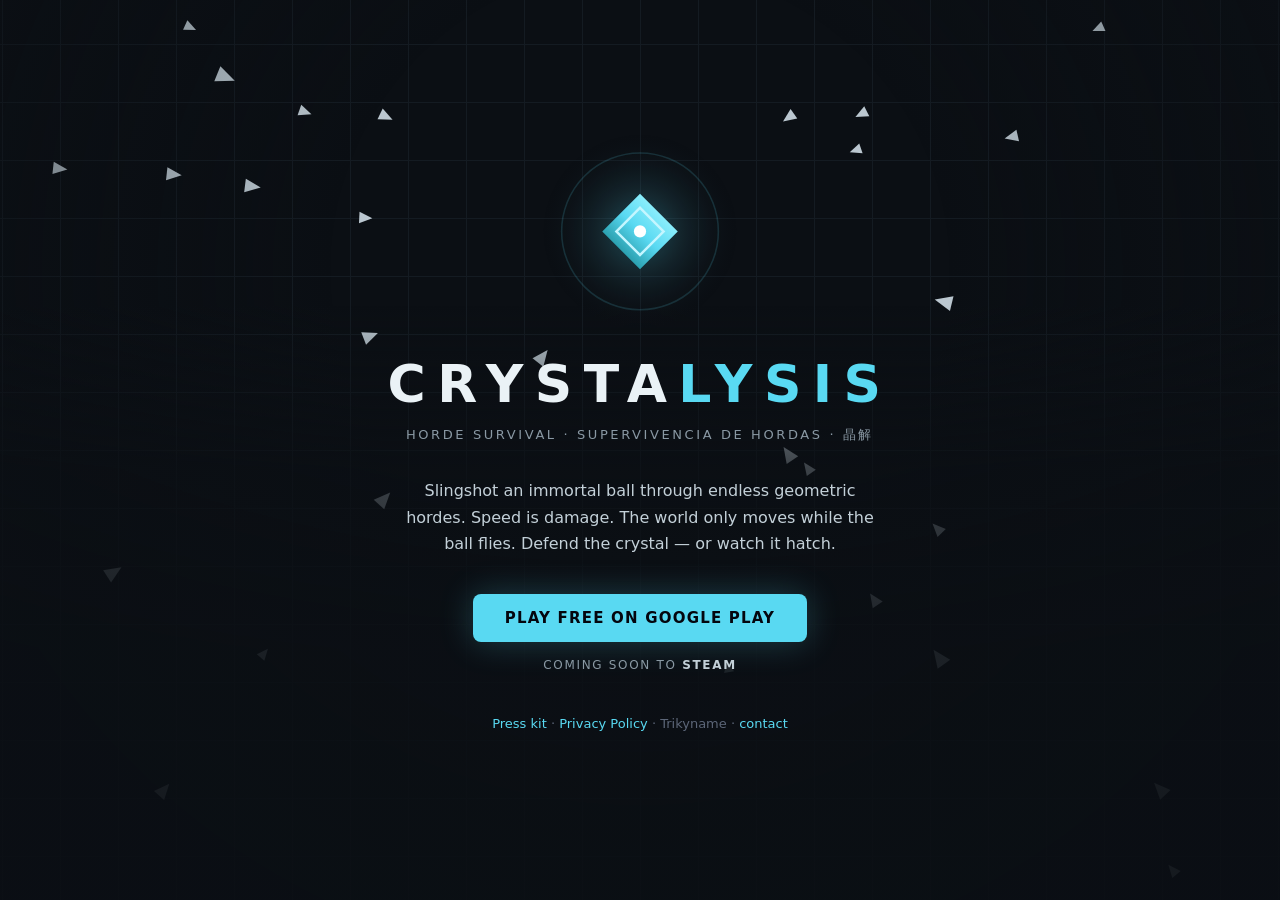
==== index.html @ 7787355d "site: la identidad se unifica en Trikyname y la landing pasa a ser la arena IDENTIDAD. TrikyGames er" ====
<!DOCTYPE html>
<html lang="en">
<head>
<meta charset="utf-8">
<meta name="viewport" content="width=device-width, initial-scale=1">
<title>Crystalysis — an endless slingshot survival game</title>
<meta name="description" content="Crystalysis: slingshot an immortal ball through endless geometric hordes to defend your crystal. Out now on Google Play, free. Coming to Steam.">
<meta property="og:title" content="Crystalysis">
<meta property="og:description" content="Freeze time to aim. A slingshot roguelite where the world only moves when your ball does.">
<meta property="og:image" content="press/crystalysis-keyart-1024x500.png">
<meta property="og:type" content="website">
<style>
  :root {
    /* Los mismos tokens que el juego (UI/Tokens.uss) — la web no puede inventarse la marca. */
    --arena:      #0B0F14;
    --arena-grid: #141B22;
    --cian:       #59D9F2;
    --ambar:      #F4CB6E;
    --violeta:    #A96BF0;
    --texto-1:    #EAF2F6;
    --texto-2:    #C3D0D8;
    --texto-3:    #8A99A4;
    color-scheme: dark;
  }
  * { box-sizing: border-box; }
  html, body { height: 100%; }
  body {
    font-family: system-ui, -apple-system, "Segoe UI", sans-serif; margin: 0;
    background: var(--arena); color: var(--texto-2);
    display: flex; align-items: center; justify-content: center; text-align: center;
    overflow-x: hidden;
  }

  /* El lienzo vive DETRAS de todo y ocupa la ventana entera: la arena es el fondo. */
  #arena { position: fixed; inset: 0; width: 100%; height: 100%; z-index: 0; display: block; }
  /* Dos capas, y la division importa. La radial solo REBAJA los bordes: subida al .86 que
     tenia antes dejaba a un enemigo (alfa .72) en un alfa efectivo de 0,10 y la arena se
     veia vacia. La lineal protege la franja de abajo, que es donde vive el texto y tambien
     donde la horda se concentra al ir hacia el cristal. */
  #vignette { position: fixed; inset: 0; z-index: 1; pointer-events: none;
              background:
                linear-gradient(to bottom, rgba(11,15,20,0) 34%, rgba(11,15,20,.72) 52%, rgba(11,15,20,.88) 72%),
                radial-gradient(ellipse at 50% 30%, rgba(11,15,20,0) 34%, rgba(11,15,20,.5) 82%); }

  /* El texto no debe robar clics al lienzo: solo los enlaces y el cristal los reciben. */
  main { position: relative; z-index: 2; padding: 40px 24px; pointer-events: none; }
  main a { pointer-events: auto; }

  /* Hueco reservado en el flujo: el cristal se dibuja en el canvas centrado en ESTA caja,
     asi que dibujo y texto no se separan al cambiar de tamano. */
  #gem-anchor { width: 150px; height: 150px; margin: 0 auto 20px; pointer-events: auto;
                cursor: pointer; border-radius: 50%; }
  #gem-anchor:focus-visible { outline: 2px solid var(--cian); outline-offset: 6px; }

  h1 { font-size: clamp(30px, 8vw, 52px); font-weight: 800; letter-spacing: .22em;
       margin: 0 0 12px; color: var(--texto-1); }
  h1 span { color: var(--cian); }
  p.tag { color: var(--texto-3); letter-spacing: .2em; font-size: 13px; text-transform: uppercase; margin: 0 0 34px; }
  p.desc { color: var(--texto-2); max-width: 470px; margin: 0 auto 36px; line-height: 1.65; }

  .cta { display: inline-block; background: var(--cian); color: #04060e; font-weight: 700;
         letter-spacing: .08em; text-decoration: none; border-radius: 8px; padding: 15px 32px; font-size: 15px;
         box-shadow: 0 0 34px rgba(89,217,242,.24); transition: background .15s, transform .15s; }
  .cta:hover { background: #7ee5fa; transform: translateY(-1px); }
  .soon { display: block; color: var(--texto-3); font-size: 12px; letter-spacing: .14em;
          text-transform: uppercase; margin-top: 16px; }
  .soon b { color: var(--texto-2); font-weight: 600; }

  .foot { color: #5c6678; font-size: 13px; margin-top: 44px; }
  .foot a { color: var(--cian); text-decoration: none; }
  .foot a:hover { text-decoration: underline; }

  /* La pista de "esto se puede tocar". Sale sola tras un rato de quietud y se va para
     siempre en cuanto alguien interactua: un signifier que no se apaga es ruido.
     No depende del hover, porque en movil el hover no existe. */
  #hint { height: 16px; margin: -6px 0 18px; opacity: 0; transition: opacity .5s;
          color: var(--texto-3); font-size: 11px; letter-spacing: .18em; text-transform: uppercase; }
  #hint.on { opacity: .9; }
  #hint svg { vertical-align: -3px; margin-right: 7px; }

  @media (prefers-reduced-motion: reduce) { .cta { transition: none; } }
</style>
</head>
<body>

<canvas id="arena" aria-hidden="true"></canvas>
<div id="vignette"></div>

<main>
  <div id="gem-anchor" role="button" tabindex="0" aria-label="Break the crystal"></div>
  <div id="hint">
    <svg width="13" height="15" viewBox="0 0 13 15" aria-hidden="true">
      <path d="M1 1 L1 11.4 L3.7 8.9 L5.6 13.4 L7.7 12.5 L5.9 8.2 L9.4 7.9 Z"
            fill="currentColor" stroke="currentColor" stroke-width="1.1" stroke-linejoin="round"/>
    </svg><span id="hint-text">click the crystal</span>
  </div>

  <h1>CRYSTA<span>LYSIS</span></h1>
  <p class="tag">Horde survival · Supervivencia de hordas · 晶解</p>
  <p class="desc">Slingshot an immortal ball through endless geometric hordes. Speed is damage.
  The world only moves while the ball flies. Defend the crystal — or watch it hatch.</p>

  <p><a class="cta" href="https://play.google.com/store/apps/details?id=com.Trikyname.Crystalysis">PLAY FREE ON GOOGLE PLAY</a>
     <span class="soon">Coming soon to <b>Steam</b></span></p>

  <p class="foot"><a href="press.html">Press kit</a> · <a href="privacy.html">Privacy Policy</a>
     · Trikyname · <a href="mailto:alvarocolomvidal@gmail.com">contact</a></p>
</main>

<script>
(() => {
  "use strict";
  const cv = document.getElementById('arena');
  const ctx = cv.getContext('2d');
  const anchor = document.getElementById('gem-anchor');
  const hint = document.getElementById('hint');
  const reduced = matchMedia('(prefers-reduced-motion: reduce)').matches;
  const coarse = matchMedia('(pointer: coarse)').matches;

  if (coarse) document.getElementById('hint-text').textContent = 'tap the crystal';

  const AMBAR = '#F4CB6E';

  let W = 0, H = 0, DPR = 1;
  const gem = { x: 0, y: 0, r: 34 };
  function layout() {
    DPR = Math.min(devicePixelRatio || 1, 2);   // por encima de 2 no se nota y cuesta el doble
    W = innerWidth; H = innerHeight;
    cv.width = Math.round(W * DPR); cv.height = Math.round(H * DPR);
    ctx.setTransform(DPR, 0, 0, DPR, 0, 0);
    const b = anchor.getBoundingClientRect();
    gem.x = b.left + b.width / 2;
    gem.y = b.top + b.height / 2;
    gem.r = Math.max(26, Math.min(42, b.width * 0.24));
  }
  addEventListener('resize', layout);
  addEventListener('scroll', layout, { passive: true });

  // ── El puntero ES la bola: circulo blanco con estela violeta, como en el juego ──
  const ball = { x: -999, y: -999, active: false, trail: [] };
  function moveBall(e) {
    ball.x = e.clientX; ball.y = e.clientY; ball.active = true; touched();
  }
  addEventListener('pointermove', moveBall, { passive: true });
  addEventListener('pointerdown', moveBall, { passive: true });
  document.addEventListener('pointerleave', () => { ball.active = false; });

  // ── La horda ──
  const N = coarse ? 14 : 28;
  const horde = [];
  function spawn(seeded) {
    const p = { x: 0, y: 0, vx: 0, vy: 0, sz: 6 + Math.random() * 4.5, a: 0 };
    if (seeded) { p.x = Math.random() * W; p.y = Math.random() * H; return p; }
    const side = (Math.random() * 4) | 0, m = 40;   // entran por los bordes, como en el juego
    if (side === 0) { p.x = Math.random() * W; p.y = -m; }
    else if (side === 1) { p.x = W + m; p.y = Math.random() * H; }
    else if (side === 2) { p.x = Math.random() * W; p.y = H + m; }
    else { p.x = -m; p.y = Math.random() * H; }
    return p;
  }
  // ⚠ layout() PRIMERO: sembrar antes deja W y H a 0 y los 28 salen apilados en la esquina
  // superior izquierda, entrando luego como un solo bloque. Medido con una sonda al DOM.
  layout();
  for (let i = 0; i < N; i++) horde.push(spawn(true));

  // ── El cristal, y su otra forma ──
  const crystal = { broken: false, t: 0, shards: [], hit: 0 };
  function breakIt() {
    if (crystal.broken) { crystal.broken = false; crystal.t = 0; touched(); return; }
    crystal.broken = true; crystal.t = 0; crystal.shards = [];
    for (let i = 0; i < 18; i++) {
      const a = (i / 18) * Math.PI * 2 + Math.random() * .4;
      const s = 1.7 + Math.random() * 3;
      crystal.shards.push({ x: gem.x, y: gem.y, vx: Math.cos(a) * s, vy: Math.sin(a) * s,
                            rot: Math.random() * 6.28, vr: (Math.random() - .5) * .24,
                            sz: 3 + Math.random() * 5, life: 1 });
    }
    touched();
  }
  anchor.addEventListener('click', breakIt);
  anchor.addEventListener('keydown', e => {
    if (e.key === 'Enter' || e.key === ' ') { e.preventDefault(); breakIt(); }
  });

  // ── La pista: sale tras 3,5 s de quietud y no vuelve nunca ──
  let interacted = false;
  const hintTimer = setTimeout(() => { if (!interacted) hint.classList.add('on'); }, 3500);
  function touched() {
    if (interacted) return;
    interacted = true; clearTimeout(hintTimer); hint.classList.remove('on');
  }

  // ── Dibujo ──
  function grid() {
    ctx.strokeStyle = '#141B22'; ctx.lineWidth = 1;
    const step = 58;
    ctx.beginPath();
    for (let x = (W / 2) % step; x < W; x += step) { ctx.moveTo(x + .5, 0); ctx.lineTo(x + .5, H); }
    for (let y = (H / 2) % step; y < H; y += step) { ctx.moveTo(0, y + .5); ctx.lineTo(W, y + .5); }
    ctx.stroke();
  }

  function drawCrystal(time) {
    const R = gem.r;
    const glow = ctx.createRadialGradient(gem.x, gem.y, R * .3, gem.x, gem.y, R * 2.7);
    glow.addColorStop(0, crystal.broken ? 'rgba(244,203,110,.24)' : 'rgba(89,217,242,.26)');
    glow.addColorStop(1, 'rgba(11,15,20,0)');
    ctx.fillStyle = glow;
    ctx.beginPath(); ctx.arc(gem.x, gem.y, R * 2.7, 0, 6.2832); ctx.fill();

    if (!crystal.broken) {
      const br = 1 + (reduced ? 0 : Math.sin(time / 620) * .035);
      ctx.save(); ctx.translate(gem.x, gem.y); ctx.rotate(Math.PI / 4); ctx.scale(br, br);
      const g = ctx.createLinearGradient(0, -R, 0, R);
      g.addColorStop(0, '#9DF5FF'); g.addColorStop(.5, '#59D9F2'); g.addColorStop(1, '#1A8A96');
      ctx.fillStyle = g; ctx.fillRect(-R * .72, -R * .72, R * 1.44, R * 1.44);
      ctx.strokeStyle = '#C4F6FF'; ctx.lineWidth = 2.4;
      ctx.strokeRect(-R * .45, -R * .45, R * .9, R * .9);
      ctx.restore();
      ctx.fillStyle = '#fff';
      ctx.beginPath(); ctx.arc(gem.x, gem.y, R * .17, 0, 6.2832); ctx.fill();

      // Destello cuando algo de la horda llega al cristal: sin esto el impacto no se lee.
      if (crystal.hit > 0) {
        ctx.strokeStyle = 'rgba(240,82,62,' + (crystal.hit * .75).toFixed(3) + ')';
        ctx.lineWidth = 2;
        ctx.beginPath(); ctx.arc(gem.x, gem.y, R * (1.2 + (1 - crystal.hit) * .9), 0, 6.2832); ctx.stroke();
        crystal.hit -= .05;
      }

      // Anillo de "esto se puede tocar": solo mientras nadie haya tocado nada.
      if (!interacted && !reduced) {
        const p = (time % 1900) / 1900;
        ctx.strokeStyle = 'rgba(89,217,242,' + ((1 - p) * .5).toFixed(3) + ')';
        ctx.lineWidth = 1.6;
        ctx.beginPath(); ctx.arc(gem.x, gem.y, R * (1.15 + p * 1.5), 0, 6.2832); ctx.stroke();
      }
    } else {
      for (const s of crystal.shards) {
        if (s.life <= 0) continue;
        s.x += s.vx; s.y += s.vy; s.vx *= .965; s.vy *= .965;
        s.rot += s.vr; s.life -= .016;
        ctx.save(); ctx.translate(s.x, s.y); ctx.rotate(s.rot);
        ctx.fillStyle = 'rgba(89,217,242,' + Math.max(0, s.life * .85).toFixed(3) + ')';
        ctx.fillRect(-s.sz / 2, -s.sz / 2, s.sz, s.sz);
        ctx.restore();
      }
      // Y de dentro sale la estrella: "Defend the crystal — or watch it hatch."
      const g2 = Math.min(1, crystal.t / 40);
      const R2 = R * (0.5 + g2 * 0.95);
      ctx.save(); ctx.translate(gem.x, gem.y); ctx.rotate(reduced ? 0 : time / 2600);
      const sg = ctx.createRadialGradient(0, 0, 0, 0, 0, R2);
      sg.addColorStop(0, '#FFF3D0'); sg.addColorStop(1, AMBAR);
      ctx.fillStyle = sg; ctx.globalAlpha = g2;
      ctx.beginPath();
      for (let i = 0; i < 10; i++) {
        const rr = i % 2 ? R2 * .44 : R2;
        const a = (i / 10) * Math.PI * 2 - Math.PI / 2;
        if (i) ctx.lineTo(Math.cos(a) * rr, Math.sin(a) * rr);
        else   ctx.moveTo(Math.cos(a) * rr, Math.sin(a) * rr);
      }
      ctx.closePath(); ctx.fill();
      ctx.globalAlpha = 1; ctx.restore();
    }
  }

  function drawBall() {
    if (!ball.active) { ball.trail.length = 0; return; }
    ball.trail.push({ x: ball.x, y: ball.y });
    if (ball.trail.length > 16) ball.trail.shift();
    ctx.lineCap = 'round';
    for (let i = 1; i < ball.trail.length; i++) {
      const a = i / ball.trail.length;
      ctx.strokeStyle = 'rgba(169,107,240,' + (a * .55).toFixed(3) + ')';
      ctx.lineWidth = a * 9;
      ctx.beginPath();
      ctx.moveTo(ball.trail[i - 1].x, ball.trail[i - 1].y);
      ctx.lineTo(ball.trail[i].x, ball.trail[i].y);
      ctx.stroke();
    }
    ctx.fillStyle = '#fff';
    ctx.beginPath(); ctx.arc(ball.x, ball.y, 7, 0, 6.2832); ctx.fill();
  }

  function drawHorde() {
    // Persiguen la bola cuando el puntero esta dentro; si no, van a por el cristal.
    // Y si el cristal ya eclosiono, huyen de la estrella.
    const chasing = ball.active;
    const tx = chasing ? ball.x : gem.x;
    const ty = chasing ? ball.y : gem.y;
    const flee = !chasing && crystal.broken;
    for (let i = 0; i < horde.length; i++) {
      const p = horde[i];
      let dx = tx - p.x, dy = ty - p.y;
      if (flee) { dx = -dx; dy = -dy; }
      const d = Math.hypot(dx, dy) || 1;
      // El empujon lleva un poco de ruido: sin el, todos trazan la MISMA recta y acaban
      // apilados en un solo pixel — que es exactamente lo que hacian en el primer render.
      p.vx += (dx / d) * .055 + (Math.random() - .5) * .02;
      p.vy += (dy / d) * .055 + (Math.random() - .5) * .02;
      const sp = Math.hypot(p.vx, p.vy);
      if (sp > 1.5) { p.vx = p.vx / sp * 1.5; p.vy = p.vy / sp * 1.5; }
      p.x += p.vx; p.y += p.vy;
      p.a = Math.atan2(p.vy, p.vx);

      // La bola es inmortal y hace el resto.
      if (chasing && Math.hypot(ball.x - p.x, ball.y - p.y) < 16) { horde[i] = spawn(false); continue; }
      // Y el que llega al cristal lo golpea y vuelve a entrar por un borde. Sin esto la horda
      // converge al centro y se queda ahi quieta debajo del cristal: se ve vacia la arena.
      if (!crystal.broken && Math.hypot(gem.x - p.x, gem.y - p.y) < gem.r * 1.35) {
        crystal.hit = 1; horde[i] = spawn(false); continue;
      }
      if (p.x < -140 || p.x > W + 140 || p.y < -140 || p.y > H + 140) { horde[i] = spawn(false); continue; }

      ctx.save(); ctx.translate(p.x, p.y); ctx.rotate(p.a);
      ctx.fillStyle = 'rgba(206,220,228,.9)';
      ctx.beginPath();
      ctx.moveTo(p.sz, 0); ctx.lineTo(-p.sz * .8, p.sz * .78); ctx.lineTo(-p.sz * .8, -p.sz * .78);
      ctx.closePath(); ctx.fill();
      ctx.restore();
    }
  }

  let running = true;
  document.addEventListener('visibilitychange', () => {
    const wasStopped = !running;
    running = !document.hidden;
    if (running && wasStopped) requestAnimationFrame(frame);
  });

  function frame(time) {
    if (!running) return;
    ctx.clearRect(0, 0, W, H);
    grid();
    drawHorde();
    if (crystal.broken) crystal.t++;
    drawCrystal(time);
    drawBall();
    requestAnimationFrame(frame);
  }

  requestAnimationFrame(frame);
})();
</script>
</body>
</html>
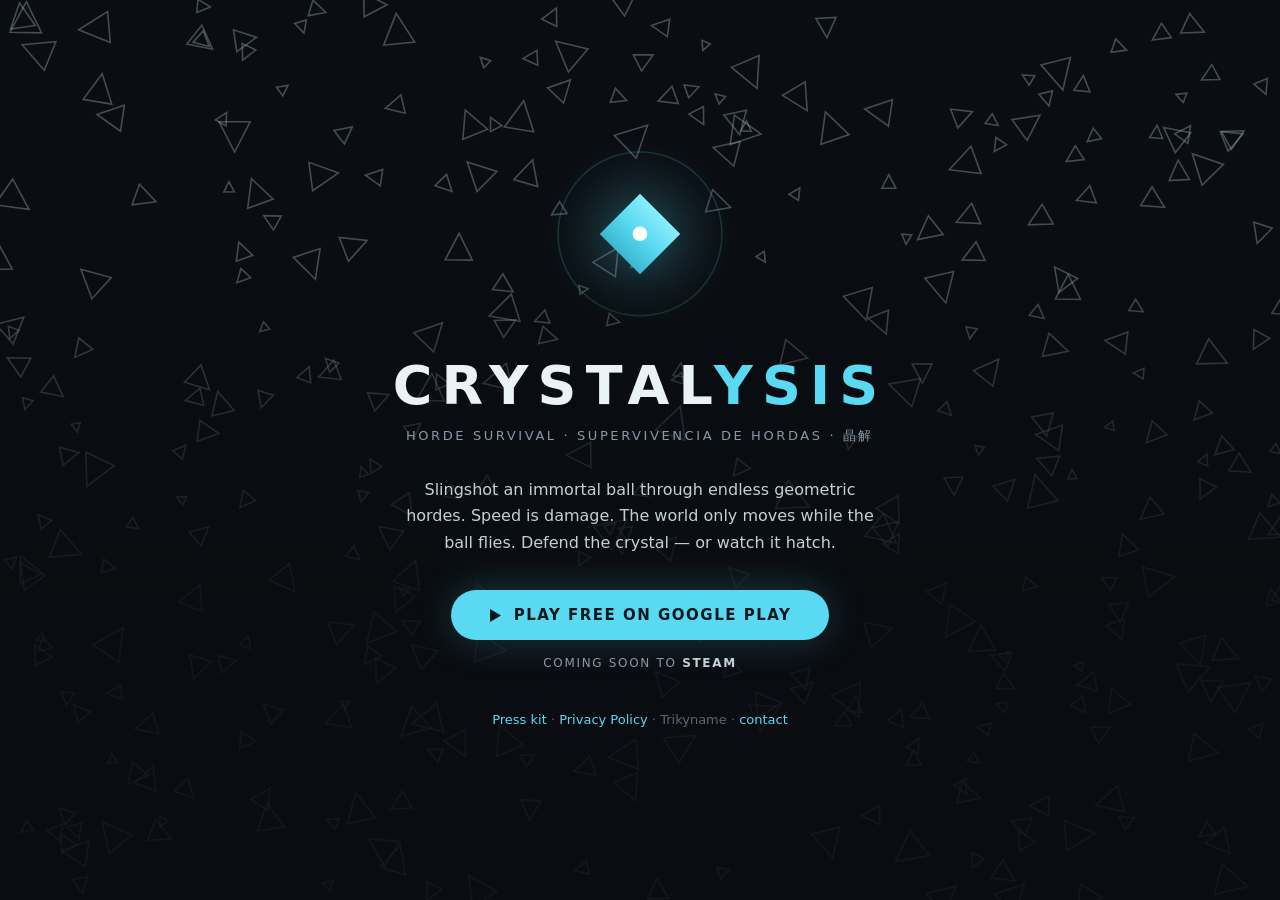
==== commit 77195b6e: "site: el fondo es el MENU del juego, y el press kit alterna idioma DOS ERRORES DE OBSERVACION, senal" ====
--- a/index.html
+++ b/index.html
@@ -11,69 +11,59 @@
 <meta property="og:type" content="website">
 <style>
   :root {
-    /* Los mismos tokens que el juego (UI/Tokens.uss) — la web no puede inventarse la marca. */
-    --arena:      #0B0F14;
-    --arena-grid: #141B22;
-    --cian:       #59D9F2;
-    --ambar:      #F4CB6E;
-    --violeta:    #A96BF0;
-    --texto-1:    #EAF2F6;
-    --texto-2:    #C3D0D8;
-    --texto-3:    #8A99A4;
+    /* Tokens del juego (UI/Tokens.uss). La web no se inventa la marca. */
+    --arena:   #0A0D11;
+    --cian:    #59D9F2;
+    --ambar:   #F4CB6E;
+    --texto-1: #EAF2F6;
+    --texto-2: #C3D0D8;
+    --texto-3: #8A99A4;
     color-scheme: dark;
   }
   * { box-sizing: border-box; }
   html, body { height: 100%; }
-  body {
-    font-family: system-ui, -apple-system, "Segoe UI", sans-serif; margin: 0;
-    background: var(--arena); color: var(--texto-2);
-    display: flex; align-items: center; justify-content: center; text-align: center;
-    overflow-x: hidden;
-  }
+  body { font-family: system-ui, -apple-system, "Segoe UI", sans-serif; margin: 0;
+         background: var(--arena); color: var(--texto-2);
+         display: flex; align-items: center; justify-content: center; text-align: center;
+         overflow-x: hidden; }
 
-  /* El lienzo vive DETRAS de todo y ocupa la ventana entera: la arena es el fondo. */
   #arena { position: fixed; inset: 0; width: 100%; height: 100%; z-index: 0; display: block; }
-  /* Dos capas, y la division importa. La radial solo REBAJA los bordes: subida al .86 que
-     tenia antes dejaba a un enemigo (alfa .72) en un alfa efectivo de 0,10 y la arena se
-     veia vacia. La lineal protege la franja de abajo, que es donde vive el texto y tambien
-     donde la horda se concentra al ir hacia el cristal. */
-  #vignette { position: fixed; inset: 0; z-index: 1; pointer-events: none;
-              background:
-                linear-gradient(to bottom, rgba(11,15,20,0) 34%, rgba(11,15,20,.72) 52%, rgba(11,15,20,.88) 72%),
-                radial-gradient(ellipse at 50% 30%, rgba(11,15,20,0) 34%, rgba(11,15,20,.5) 82%); }
+  /* Sin viñeta radial: en el menu del juego el campo de triangulos llega hasta el borde.
+     Solo se protege la franja de abajo, que es donde vive el texto. */
+  #veil { position: fixed; inset: 0; z-index: 1; pointer-events: none;
+          background: linear-gradient(to bottom, rgba(10,13,17,0) 30%, rgba(10,13,17,.55) 46%,
+                                                 rgba(10,13,17,.85) 66%); }
 
-  /* El texto no debe robar clics al lienzo: solo los enlaces y el cristal los reciben. */
   main { position: relative; z-index: 2; padding: 40px 24px; pointer-events: none; }
   main a { pointer-events: auto; }
 
-  /* Hueco reservado en el flujo: el cristal se dibuja en el canvas centrado en ESTA caja,
-     asi que dibujo y texto no se separan al cambiar de tamano. */
-  #gem-anchor { width: 150px; height: 150px; margin: 0 auto 20px; pointer-events: auto;
-                cursor: pointer; border-radius: 50%; }
-  #gem-anchor:focus-visible { outline: 2px solid var(--cian); outline-offset: 6px; }
+  #gem { width: 148px; height: 148px; margin: 0 auto 18px; pointer-events: auto;
+         cursor: pointer; border-radius: 50%; }
+  #gem:focus-visible { outline: 2px solid var(--cian); outline-offset: 6px; }
 
-  h1 { font-size: clamp(30px, 8vw, 52px); font-weight: 800; letter-spacing: .22em;
-       margin: 0 0 12px; color: var(--texto-1); }
+  /* El wordmark del menu: CRYSTAL en blanco, YSIS en cian, muy espaciado. */
+  h1 { font-size: clamp(31px, 8.4vw, 54px); font-weight: 800; letter-spacing: .17em;
+       margin: 0 0 10px; color: var(--texto-1); }
   h1 span { color: var(--cian); }
-  p.tag { color: var(--texto-3); letter-spacing: .2em; font-size: 13px; text-transform: uppercase; margin: 0 0 34px; }
-  p.desc { color: var(--texto-2); max-width: 470px; margin: 0 auto 36px; line-height: 1.65; }
+  p.tag { color: var(--texto-3); letter-spacing: .2em; font-size: 13px; text-transform: uppercase;
+          margin: 0 0 32px; }
+  p.desc { color: var(--texto-2); max-width: 470px; margin: 0 auto 34px; line-height: 1.65; }
 
-  .cta { display: inline-block; background: var(--cian); color: #04060e; font-weight: 700;
-         letter-spacing: .08em; text-decoration: none; border-radius: 8px; padding: 15px 32px; font-size: 15px;
-         box-shadow: 0 0 34px rgba(89,217,242,.24); transition: background .15s, transform .15s; }
-  .cta:hover { background: #7ee5fa; transform: translateY(-1px); }
+  /* El boton del menu es una pildora cian con texto oscuro y un ▶ delante. */
+  .cta { display: inline-flex; align-items: center; gap: 12px; background: var(--cian);
+         color: #06171D; font-weight: 800; letter-spacing: .1em; text-decoration: none;
+         border-radius: 999px; padding: 16px 38px; font-size: 15px;
+         box-shadow: 0 0 40px rgba(89,217,242,.22); transition: background .15s, transform .15s; }
+  .cta:hover { background: #7EE5FA; transform: translateY(-1px); }
   .soon { display: block; color: var(--texto-3); font-size: 12px; letter-spacing: .14em;
           text-transform: uppercase; margin-top: 16px; }
   .soon b { color: var(--texto-2); font-weight: 600; }
 
-  .foot { color: #5c6678; font-size: 13px; margin-top: 44px; }
+  .foot { color: #5C6678; font-size: 13px; margin-top: 42px; }
   .foot a { color: var(--cian); text-decoration: none; }
   .foot a:hover { text-decoration: underline; }
 
-  /* La pista de "esto se puede tocar". Sale sola tras un rato de quietud y se va para
-     siempre en cuanto alguien interactua: un signifier que no se apaga es ruido.
-     No depende del hover, porque en movil el hover no existe. */
-  #hint { height: 16px; margin: -6px 0 18px; opacity: 0; transition: opacity .5s;
+  #hint { height: 16px; margin: -4px 0 16px; opacity: 0; transition: opacity .5s;
           color: var(--texto-3); font-size: 11px; letter-spacing: .18em; text-transform: uppercase; }
   #hint.on { opacity: .9; }
   #hint svg { vertical-align: -3px; margin-right: 7px; }
@@ -84,10 +74,10 @@
 <body>
 
 <canvas id="arena" aria-hidden="true"></canvas>
-<div id="vignette"></div>
+<div id="veil"></div>
 
 <main>
-  <div id="gem-anchor" role="button" tabindex="0" aria-label="Break the crystal"></div>
+  <div id="gem" role="button" tabindex="0" aria-label="Break the crystal"></div>
   <div id="hint">
     <svg width="13" height="15" viewBox="0 0 13 15" aria-hidden="true">
       <path d="M1 1 L1 11.4 L3.7 8.9 L5.6 13.4 L7.7 12.5 L5.9 8.2 L9.4 7.9 Z"
@@ -95,252 +85,33 @@
     </svg><span id="hint-text">click the crystal</span>
   </div>
 
-  <h1>CRYSTA<span>LYSIS</span></h1>
+  <h1>CRYSTAL<span>YSIS</span></h1>
   <p class="tag">Horde survival · Supervivencia de hordas · 晶解</p>
   <p class="desc">Slingshot an immortal ball through endless geometric hordes. Speed is damage.
   The world only moves while the ball flies. Defend the crystal — or watch it hatch.</p>
 
-  <p><a class="cta" href="https://play.google.com/store/apps/details?id=com.Trikyname.Crystalysis">PLAY FREE ON GOOGLE PLAY</a>
+  <p><a class="cta" href="https://play.google.com/store/apps/details?id=com.Trikyname.Crystalysis">
+     <svg width="13" height="15" viewBox="0 0 13 15" aria-hidden="true"><path d="M1 1 L12 7.5 L1 14 Z" fill="currentColor"/></svg>
+     PLAY FREE ON GOOGLE PLAY</a>
      <span class="soon">Coming soon to <b>Steam</b></span></p>
 
   <p class="foot"><a href="press.html">Press kit</a> · <a href="privacy.html">Privacy Policy</a>
      · Trikyname · <a href="mailto:alvarocolomvidal@gmail.com">contact</a></p>
 </main>
 
+<script src="arena.js"></script>
 <script>
-(() => {
-  "use strict";
-  const cv = document.getElementById('arena');
-  const ctx = cv.getContext('2d');
-  const anchor = document.getElementById('gem-anchor');
-  const hint = document.getElementById('hint');
-  const reduced = matchMedia('(prefers-reduced-motion: reduce)').matches;
-  const coarse = matchMedia('(pointer: coarse)').matches;
-
-  if (coarse) document.getElementById('hint-text').textContent = 'tap the crystal';
-
-  const AMBAR = '#F4CB6E';
-
-  let W = 0, H = 0, DPR = 1;
-  const gem = { x: 0, y: 0, r: 34 };
-  function layout() {
-    DPR = Math.min(devicePixelRatio || 1, 2);   // por encima de 2 no se nota y cuesta el doble
-    W = innerWidth; H = innerHeight;
-    cv.width = Math.round(W * DPR); cv.height = Math.round(H * DPR);
-    ctx.setTransform(DPR, 0, 0, DPR, 0, 0);
-    const b = anchor.getBoundingClientRect();
-    gem.x = b.left + b.width / 2;
-    gem.y = b.top + b.height / 2;
-    gem.r = Math.max(26, Math.min(42, b.width * 0.24));
+  var hint = document.getElementById('hint');
+  if (matchMedia('(pointer: coarse)').matches) {
+    document.getElementById('hint-text').textContent = 'tap the crystal';
   }
-  addEventListener('resize', layout);
-  addEventListener('scroll', layout, { passive: true });
-
-  // ── El puntero ES la bola: circulo blanco con estela violeta, como en el juego ──
-  const ball = { x: -999, y: -999, active: false, trail: [] };
-  function moveBall(e) {
-    ball.x = e.clientX; ball.y = e.clientY; ball.active = true; touched();
-  }
-  addEventListener('pointermove', moveBall, { passive: true });
-  addEventListener('pointerdown', moveBall, { passive: true });
-  document.addEventListener('pointerleave', () => { ball.active = false; });
-
-  // ── La horda ──
-  const N = coarse ? 14 : 28;
-  const horde = [];
-  function spawn(seeded) {
-    const p = { x: 0, y: 0, vx: 0, vy: 0, sz: 6 + Math.random() * 4.5, a: 0 };
-    if (seeded) { p.x = Math.random() * W; p.y = Math.random() * H; return p; }
-    const side = (Math.random() * 4) | 0, m = 40;   // entran por los bordes, como en el juego
-    if (side === 0) { p.x = Math.random() * W; p.y = -m; }
-    else if (side === 1) { p.x = W + m; p.y = Math.random() * H; }
-    else if (side === 2) { p.x = Math.random() * W; p.y = H + m; }
-    else { p.x = -m; p.y = Math.random() * H; }
-    return p;
-  }
-  // ⚠ layout() PRIMERO: sembrar antes deja W y H a 0 y los 28 salen apilados en la esquina
-  // superior izquierda, entrando luego como un solo bloque. Medido con una sonda al DOM.
-  layout();
-  for (let i = 0; i < N; i++) horde.push(spawn(true));
-
-  // ── El cristal, y su otra forma ──
-  const crystal = { broken: false, t: 0, shards: [], hit: 0 };
-  function breakIt() {
-    if (crystal.broken) { crystal.broken = false; crystal.t = 0; touched(); return; }
-    crystal.broken = true; crystal.t = 0; crystal.shards = [];
-    for (let i = 0; i < 18; i++) {
-      const a = (i / 18) * Math.PI * 2 + Math.random() * .4;
-      const s = 1.7 + Math.random() * 3;
-      crystal.shards.push({ x: gem.x, y: gem.y, vx: Math.cos(a) * s, vy: Math.sin(a) * s,
-                            rot: Math.random() * 6.28, vr: (Math.random() - .5) * .24,
-                            sz: 3 + Math.random() * 5, life: 1 });
-    }
-    touched();
-  }
-  anchor.addEventListener('click', breakIt);
-  anchor.addEventListener('keydown', e => {
-    if (e.key === 'Enter' || e.key === ' ') { e.preventDefault(); breakIt(); }
+  var arena = Arena(document.getElementById('arena'), {
+    chase: true, density: 30, gem: document.getElementById('gem')
   });
-
-  // ── La pista: sale tras 3,5 s de quietud y no vuelve nunca ──
-  let interacted = false;
-  const hintTimer = setTimeout(() => { if (!interacted) hint.classList.add('on'); }, 3500);
-  function touched() {
-    if (interacted) return;
-    interacted = true; clearTimeout(hintTimer); hint.classList.remove('on');
-  }
-
-  // ── Dibujo ──
-  function grid() {
-    ctx.strokeStyle = '#141B22'; ctx.lineWidth = 1;
-    const step = 58;
-    ctx.beginPath();
-    for (let x = (W / 2) % step; x < W; x += step) { ctx.moveTo(x + .5, 0); ctx.lineTo(x + .5, H); }
-    for (let y = (H / 2) % step; y < H; y += step) { ctx.moveTo(0, y + .5); ctx.lineTo(W, y + .5); }
-    ctx.stroke();
-  }
-
-  function drawCrystal(time) {
-    const R = gem.r;
-    const glow = ctx.createRadialGradient(gem.x, gem.y, R * .3, gem.x, gem.y, R * 2.7);
-    glow.addColorStop(0, crystal.broken ? 'rgba(244,203,110,.24)' : 'rgba(89,217,242,.26)');
-    glow.addColorStop(1, 'rgba(11,15,20,0)');
-    ctx.fillStyle = glow;
-    ctx.beginPath(); ctx.arc(gem.x, gem.y, R * 2.7, 0, 6.2832); ctx.fill();
-
-    if (!crystal.broken) {
-      const br = 1 + (reduced ? 0 : Math.sin(time / 620) * .035);
-      ctx.save(); ctx.translate(gem.x, gem.y); ctx.rotate(Math.PI / 4); ctx.scale(br, br);
-      const g = ctx.createLinearGradient(0, -R, 0, R);
-      g.addColorStop(0, '#9DF5FF'); g.addColorStop(.5, '#59D9F2'); g.addColorStop(1, '#1A8A96');
-      ctx.fillStyle = g; ctx.fillRect(-R * .72, -R * .72, R * 1.44, R * 1.44);
-      ctx.strokeStyle = '#C4F6FF'; ctx.lineWidth = 2.4;
-      ctx.strokeRect(-R * .45, -R * .45, R * .9, R * .9);
-      ctx.restore();
-      ctx.fillStyle = '#fff';
-      ctx.beginPath(); ctx.arc(gem.x, gem.y, R * .17, 0, 6.2832); ctx.fill();
-
-      // Destello cuando algo de la horda llega al cristal: sin esto el impacto no se lee.
-      if (crystal.hit > 0) {
-        ctx.strokeStyle = 'rgba(240,82,62,' + (crystal.hit * .75).toFixed(3) + ')';
-        ctx.lineWidth = 2;
-        ctx.beginPath(); ctx.arc(gem.x, gem.y, R * (1.2 + (1 - crystal.hit) * .9), 0, 6.2832); ctx.stroke();
-        crystal.hit -= .05;
-      }
-
-      // Anillo de "esto se puede tocar": solo mientras nadie haya tocado nada.
-      if (!interacted && !reduced) {
-        const p = (time % 1900) / 1900;
-        ctx.strokeStyle = 'rgba(89,217,242,' + ((1 - p) * .5).toFixed(3) + ')';
-        ctx.lineWidth = 1.6;
-        ctx.beginPath(); ctx.arc(gem.x, gem.y, R * (1.15 + p * 1.5), 0, 6.2832); ctx.stroke();
-      }
-    } else {
-      for (const s of crystal.shards) {
-        if (s.life <= 0) continue;
-        s.x += s.vx; s.y += s.vy; s.vx *= .965; s.vy *= .965;
-        s.rot += s.vr; s.life -= .016;
-        ctx.save(); ctx.translate(s.x, s.y); ctx.rotate(s.rot);
-        ctx.fillStyle = 'rgba(89,217,242,' + Math.max(0, s.life * .85).toFixed(3) + ')';
-        ctx.fillRect(-s.sz / 2, -s.sz / 2, s.sz, s.sz);
-        ctx.restore();
-      }
-      // Y de dentro sale la estrella: "Defend the crystal — or watch it hatch."
-      const g2 = Math.min(1, crystal.t / 40);
-      const R2 = R * (0.5 + g2 * 0.95);
-      ctx.save(); ctx.translate(gem.x, gem.y); ctx.rotate(reduced ? 0 : time / 2600);
-      const sg = ctx.createRadialGradient(0, 0, 0, 0, 0, R2);
-      sg.addColorStop(0, '#FFF3D0'); sg.addColorStop(1, AMBAR);
-      ctx.fillStyle = sg; ctx.globalAlpha = g2;
-      ctx.beginPath();
-      for (let i = 0; i < 10; i++) {
-        const rr = i % 2 ? R2 * .44 : R2;
-        const a = (i / 10) * Math.PI * 2 - Math.PI / 2;
-        if (i) ctx.lineTo(Math.cos(a) * rr, Math.sin(a) * rr);
-        else   ctx.moveTo(Math.cos(a) * rr, Math.sin(a) * rr);
-      }
-      ctx.closePath(); ctx.fill();
-      ctx.globalAlpha = 1; ctx.restore();
-    }
-  }
-
-  function drawBall() {
-    if (!ball.active) { ball.trail.length = 0; return; }
-    ball.trail.push({ x: ball.x, y: ball.y });
-    if (ball.trail.length > 16) ball.trail.shift();
-    ctx.lineCap = 'round';
-    for (let i = 1; i < ball.trail.length; i++) {
-      const a = i / ball.trail.length;
-      ctx.strokeStyle = 'rgba(169,107,240,' + (a * .55).toFixed(3) + ')';
-      ctx.lineWidth = a * 9;
-      ctx.beginPath();
-      ctx.moveTo(ball.trail[i - 1].x, ball.trail[i - 1].y);
-      ctx.lineTo(ball.trail[i].x, ball.trail[i].y);
-      ctx.stroke();
-    }
-    ctx.fillStyle = '#fff';
-    ctx.beginPath(); ctx.arc(ball.x, ball.y, 7, 0, 6.2832); ctx.fill();
-  }
-
-  function drawHorde() {
-    // Persiguen la bola cuando el puntero esta dentro; si no, van a por el cristal.
-    // Y si el cristal ya eclosiono, huyen de la estrella.
-    const chasing = ball.active;
-    const tx = chasing ? ball.x : gem.x;
-    const ty = chasing ? ball.y : gem.y;
-    const flee = !chasing && crystal.broken;
-    for (let i = 0; i < horde.length; i++) {
-      const p = horde[i];
-      let dx = tx - p.x, dy = ty - p.y;
-      if (flee) { dx = -dx; dy = -dy; }
-      const d = Math.hypot(dx, dy) || 1;
-      // El empujon lleva un poco de ruido: sin el, todos trazan la MISMA recta y acaban
-      // apilados en un solo pixel — que es exactamente lo que hacian en el primer render.
-      p.vx += (dx / d) * .055 + (Math.random() - .5) * .02;
-      p.vy += (dy / d) * .055 + (Math.random() - .5) * .02;
-      const sp = Math.hypot(p.vx, p.vy);
-      if (sp > 1.5) { p.vx = p.vx / sp * 1.5; p.vy = p.vy / sp * 1.5; }
-      p.x += p.vx; p.y += p.vy;
-      p.a = Math.atan2(p.vy, p.vx);
-
-      // La bola es inmortal y hace el resto.
-      if (chasing && Math.hypot(ball.x - p.x, ball.y - p.y) < 16) { horde[i] = spawn(false); continue; }
-      // Y el que llega al cristal lo golpea y vuelve a entrar por un borde. Sin esto la horda
-      // converge al centro y se queda ahi quieta debajo del cristal: se ve vacia la arena.
-      if (!crystal.broken && Math.hypot(gem.x - p.x, gem.y - p.y) < gem.r * 1.35) {
-        crystal.hit = 1; horde[i] = spawn(false); continue;
-      }
-      if (p.x < -140 || p.x > W + 140 || p.y < -140 || p.y > H + 140) { horde[i] = spawn(false); continue; }
-
-      ctx.save(); ctx.translate(p.x, p.y); ctx.rotate(p.a);
-      ctx.fillStyle = 'rgba(206,220,228,.9)';
-      ctx.beginPath();
-      ctx.moveTo(p.sz, 0); ctx.lineTo(-p.sz * .8, p.sz * .78); ctx.lineTo(-p.sz * .8, -p.sz * .78);
-      ctx.closePath(); ctx.fill();
-      ctx.restore();
-    }
-  }
-
-  let running = true;
-  document.addEventListener('visibilitychange', () => {
-    const wasStopped = !running;
-    running = !document.hidden;
-    if (running && wasStopped) requestAnimationFrame(frame);
-  });
-
-  function frame(time) {
-    if (!running) return;
-    ctx.clearRect(0, 0, W, H);
-    grid();
-    drawHorde();
-    if (crystal.broken) crystal.t++;
-    drawCrystal(time);
-    drawBall();
-    requestAnimationFrame(frame);
-  }
-
-  requestAnimationFrame(frame);
-})();
+  // La pista sale tras 3,5 s de quietud y no vuelve: un signifier que no se apaga es ruido.
+  setTimeout(function () { if (!arena.hasInteracted()) hint.classList.add('on'); }, 3500);
+  addEventListener('pointerdown', function () { hint.classList.remove('on'); });
+  addEventListener('pointermove', function () { if (arena.hasInteracted()) hint.classList.remove('on'); });
 </script>
 </body>
 </html>
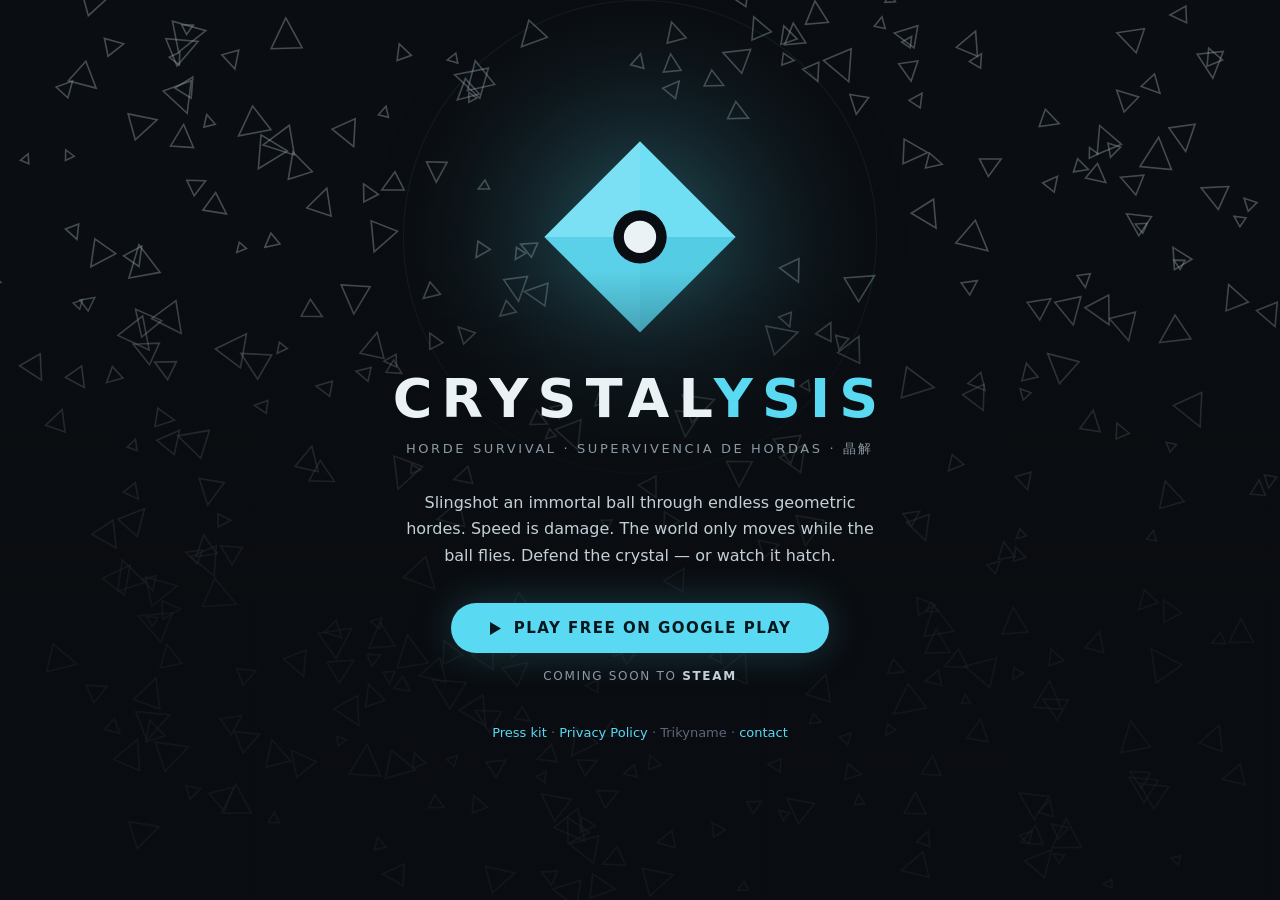
==== commit 64e1c584: "site: el cristal, MUESTREADO de la captura del juego en vez de deducido El autor: "el cristal no es " ====
--- a/index.html
+++ b/index.html
@@ -37,7 +37,7 @@
   main { position: relative; z-index: 2; padding: 40px 24px; pointer-events: none; }
   main a { pointer-events: auto; }
 
-  #gem { width: 148px; height: 148px; margin: 0 auto 18px; pointer-events: auto;
+  #gem { width: 208px; height: 208px; margin: -14px auto -6px; pointer-events: auto;
          cursor: pointer; border-radius: 50%; }
   #gem:focus-visible { outline: 2px solid var(--cian); outline-offset: 6px; }
 
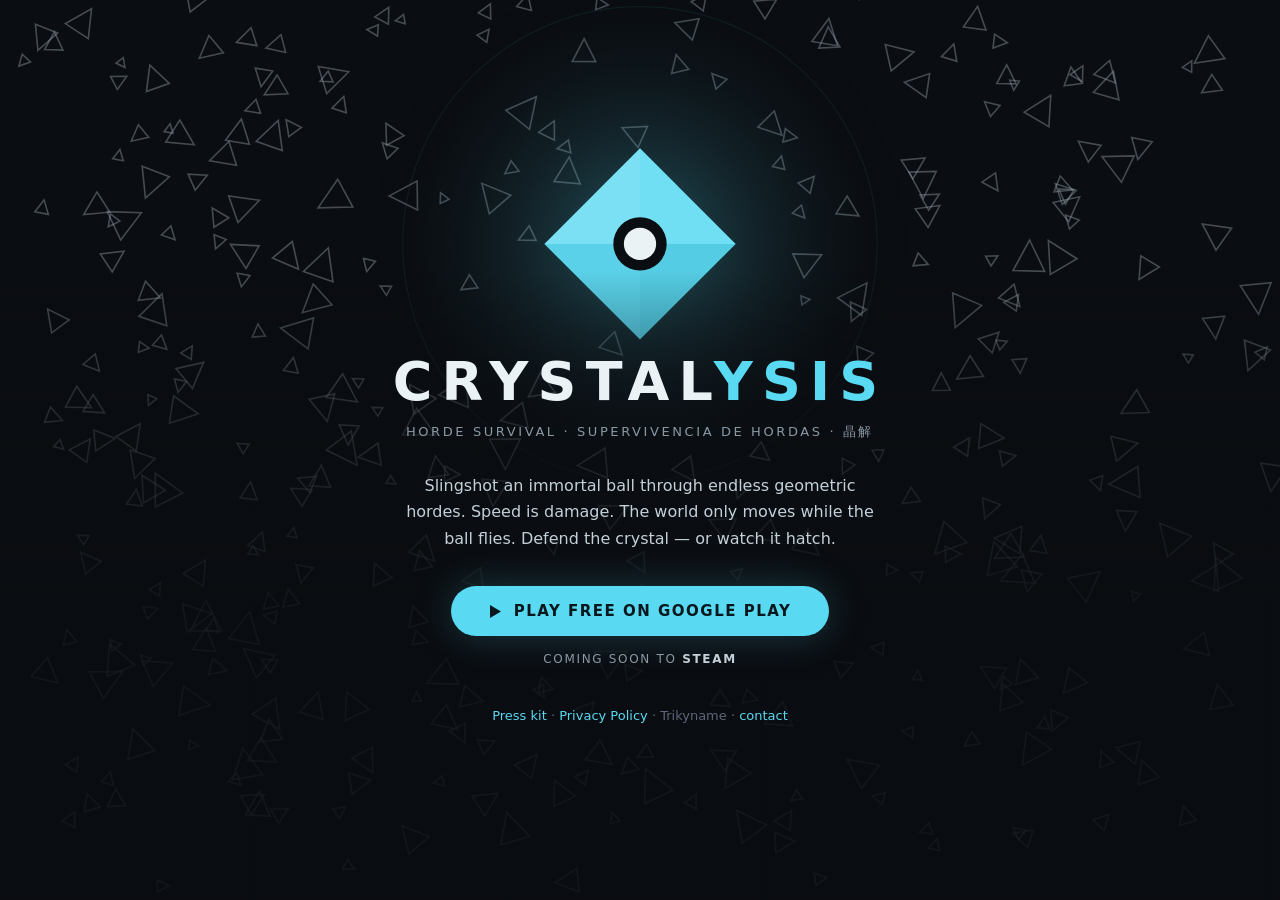
==== commit 1d5dd08d: "site: la estrella tambien sale del juego — abanico, nucleo ambar y rayos El autor: "le falta el core" ====
--- a/index.html
+++ b/index.html
@@ -37,7 +37,7 @@
   main { position: relative; z-index: 2; padding: 40px 24px; pointer-events: none; }
   main a { pointer-events: auto; }
 
-  #gem { width: 208px; height: 208px; margin: -14px auto -6px; pointer-events: auto;
+  #gem { width: 208px; height: 208px; margin: -24px auto -30px; pointer-events: auto;
          cursor: pointer; border-radius: 50%; }
   #gem:focus-visible { outline: 2px solid var(--cian); outline-offset: 6px; }
 
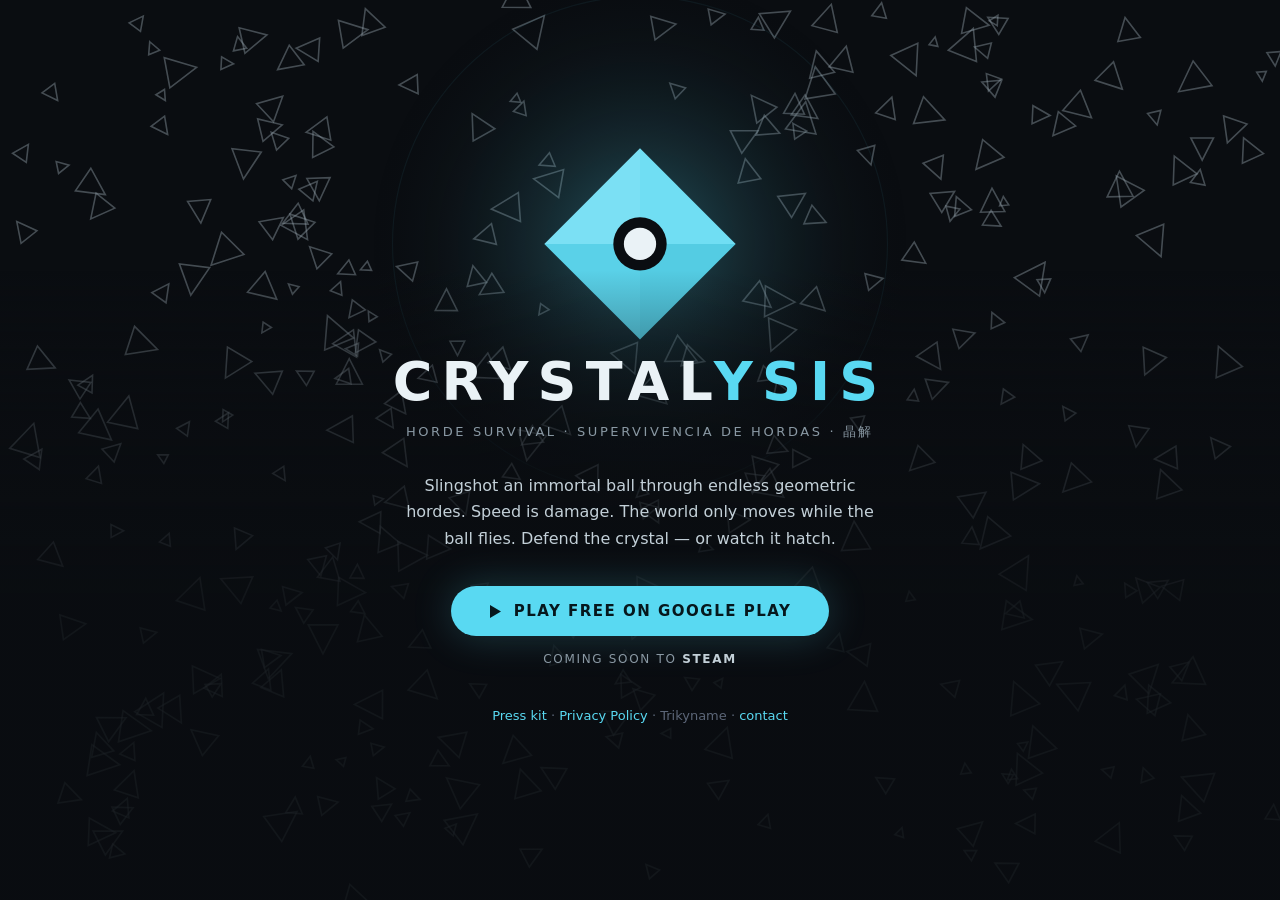
==== commit c0241435: "contacto: trikyname@gmail.com en todas las superficies publicas Decision del autor: el correo person" ====
--- a/index.html
+++ b/index.html
@@ -96,7 +96,7 @@
      <span class="soon">Coming soon to <b>Steam</b></span></p>
 
   <p class="foot"><a href="press.html">Press kit</a> · <a href="privacy.html">Privacy Policy</a>
-     · Trikyname · <a href="mailto:alvarocolomvidal@gmail.com">contact</a></p>
+     · Trikyname · <a href="mailto:trikyname@gmail.com">contact</a></p>
 </main>
 
 <script src="arena.js"></script>
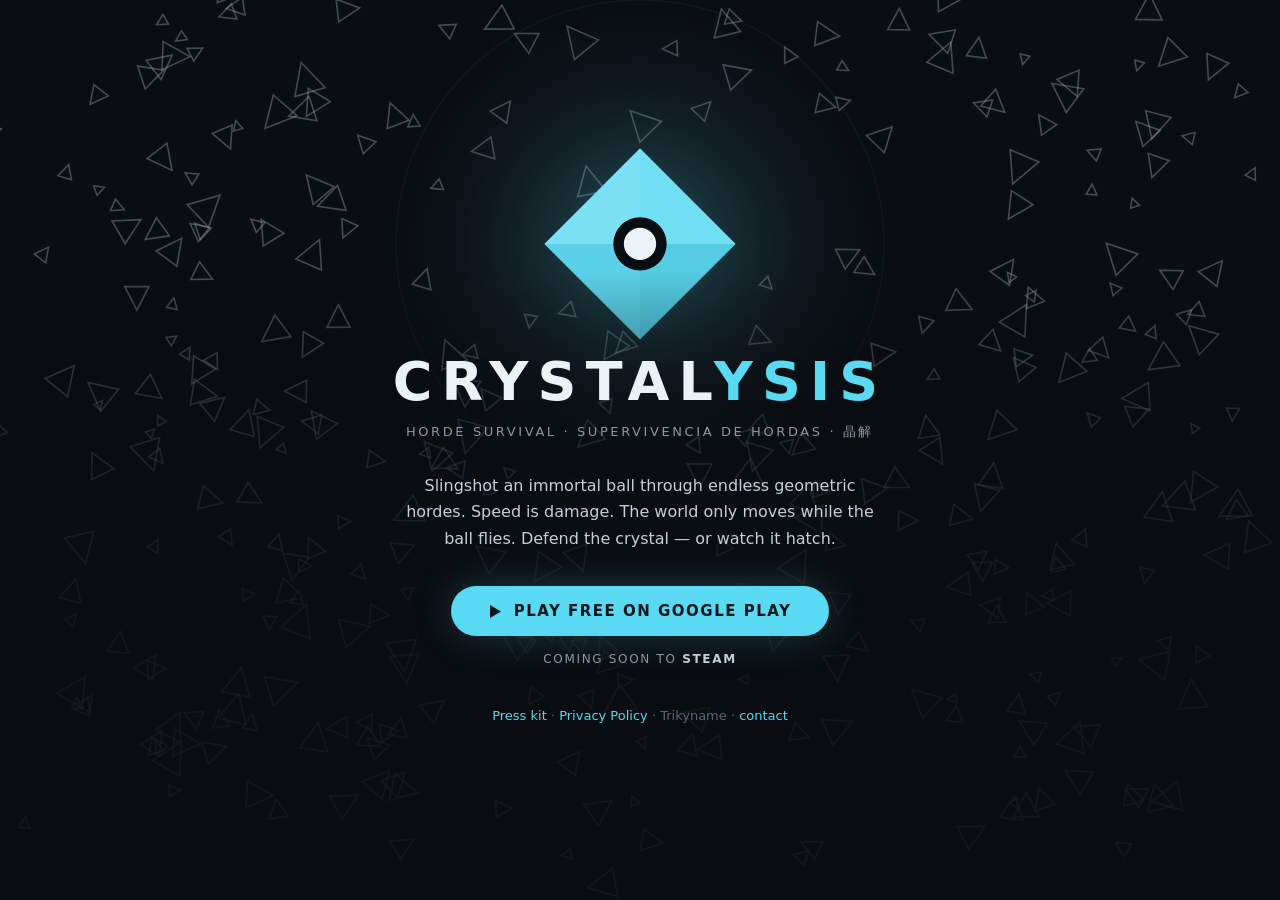
==== commit a846ee4d: "copy: "out now" no es verdad todavia — el juego esta en prueba abierta Cualquiera con el enlace pued" ====
--- a/index.html
+++ b/index.html
@@ -4,7 +4,7 @@
 <meta charset="utf-8">
 <meta name="viewport" content="width=device-width, initial-scale=1">
 <title>Crystalysis — an endless slingshot survival game</title>
-<meta name="description" content="Crystalysis: slingshot an immortal ball through endless geometric hordes to defend your crystal. Out now on Google Play, free. Coming to Steam.">
+<meta name="description" content="Crystalysis: slingshot an immortal ball through endless geometric hordes to defend your crystal. Free on Google Play, in open testing. Coming to Steam.">
 <meta property="og:title" content="Crystalysis">
 <meta property="og:description" content="Freeze time to aim. A slingshot roguelite where the world only moves when your ball does.">
 <meta property="og:image" content="press/crystalysis-keyart-1024x500.png">
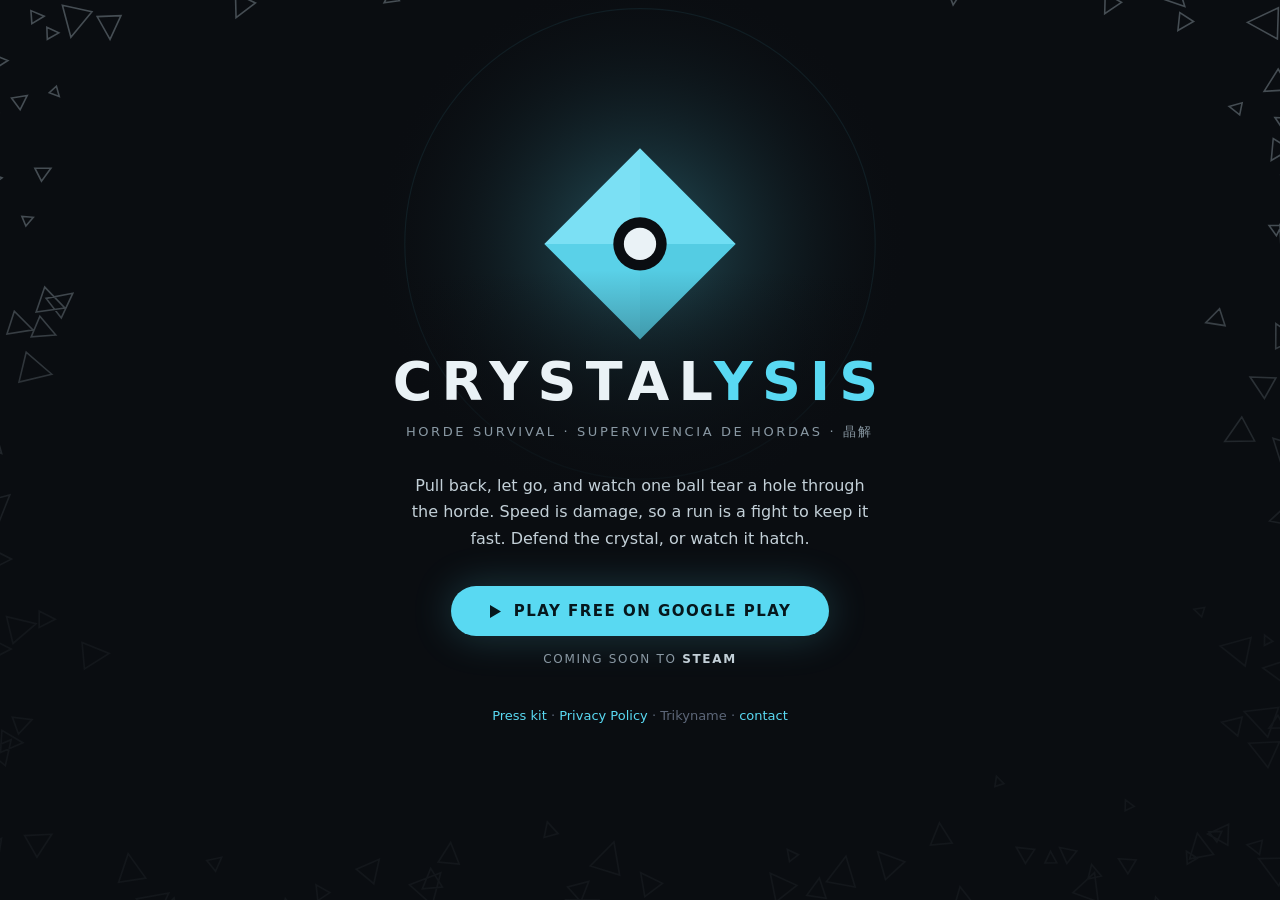
==== commit c4cecfef: "copy: fuera de la web la afirmacion de que el tiempo solo avanza en vuelo Era falsa y estaba en los " ====
--- a/index.html
+++ b/index.html
@@ -6,7 +6,7 @@
 <title>Crystalysis — an endless slingshot survival game</title>
 <meta name="description" content="Crystalysis: slingshot an immortal ball through endless geometric hordes to defend your crystal. Free on Google Play, in open testing. Coming to Steam.">
 <meta property="og:title" content="Crystalysis">
-<meta property="og:description" content="Freeze time to aim. A slingshot roguelite where the world only moves when your ball does.">
+<meta property="og:description" content="Pull back, let go, and watch one ball tear a hole through the horde. A fast-paced slingshot roguelite about protecting your crystal from certain demise.">
 <meta property="og:image" content="press/crystalysis-keyart-1024x500.png">
 <meta property="og:type" content="website">
 <style>
@@ -87,8 +87,8 @@
 
   <h1>CRYSTAL<span>YSIS</span></h1>
   <p class="tag">Horde survival · Supervivencia de hordas · 晶解</p>
-  <p class="desc">Slingshot an immortal ball through endless geometric hordes. Speed is damage.
-  The world only moves while the ball flies. Defend the crystal — or watch it hatch.</p>
+  <p class="desc">Pull back, let go, and watch one ball tear a hole through the horde. Speed is
+  damage, so a run is a fight to keep it fast. Defend the crystal, or watch it hatch.</p>
 
   <p><a class="cta" href="https://play.google.com/store/apps/details?id=com.Trikyname.Crystalysis">
      <svg width="13" height="15" viewBox="0 0 13 15" aria-hidden="true"><path d="M1 1 L12 7.5 L1 14 Z" fill="currentColor"/></svg>
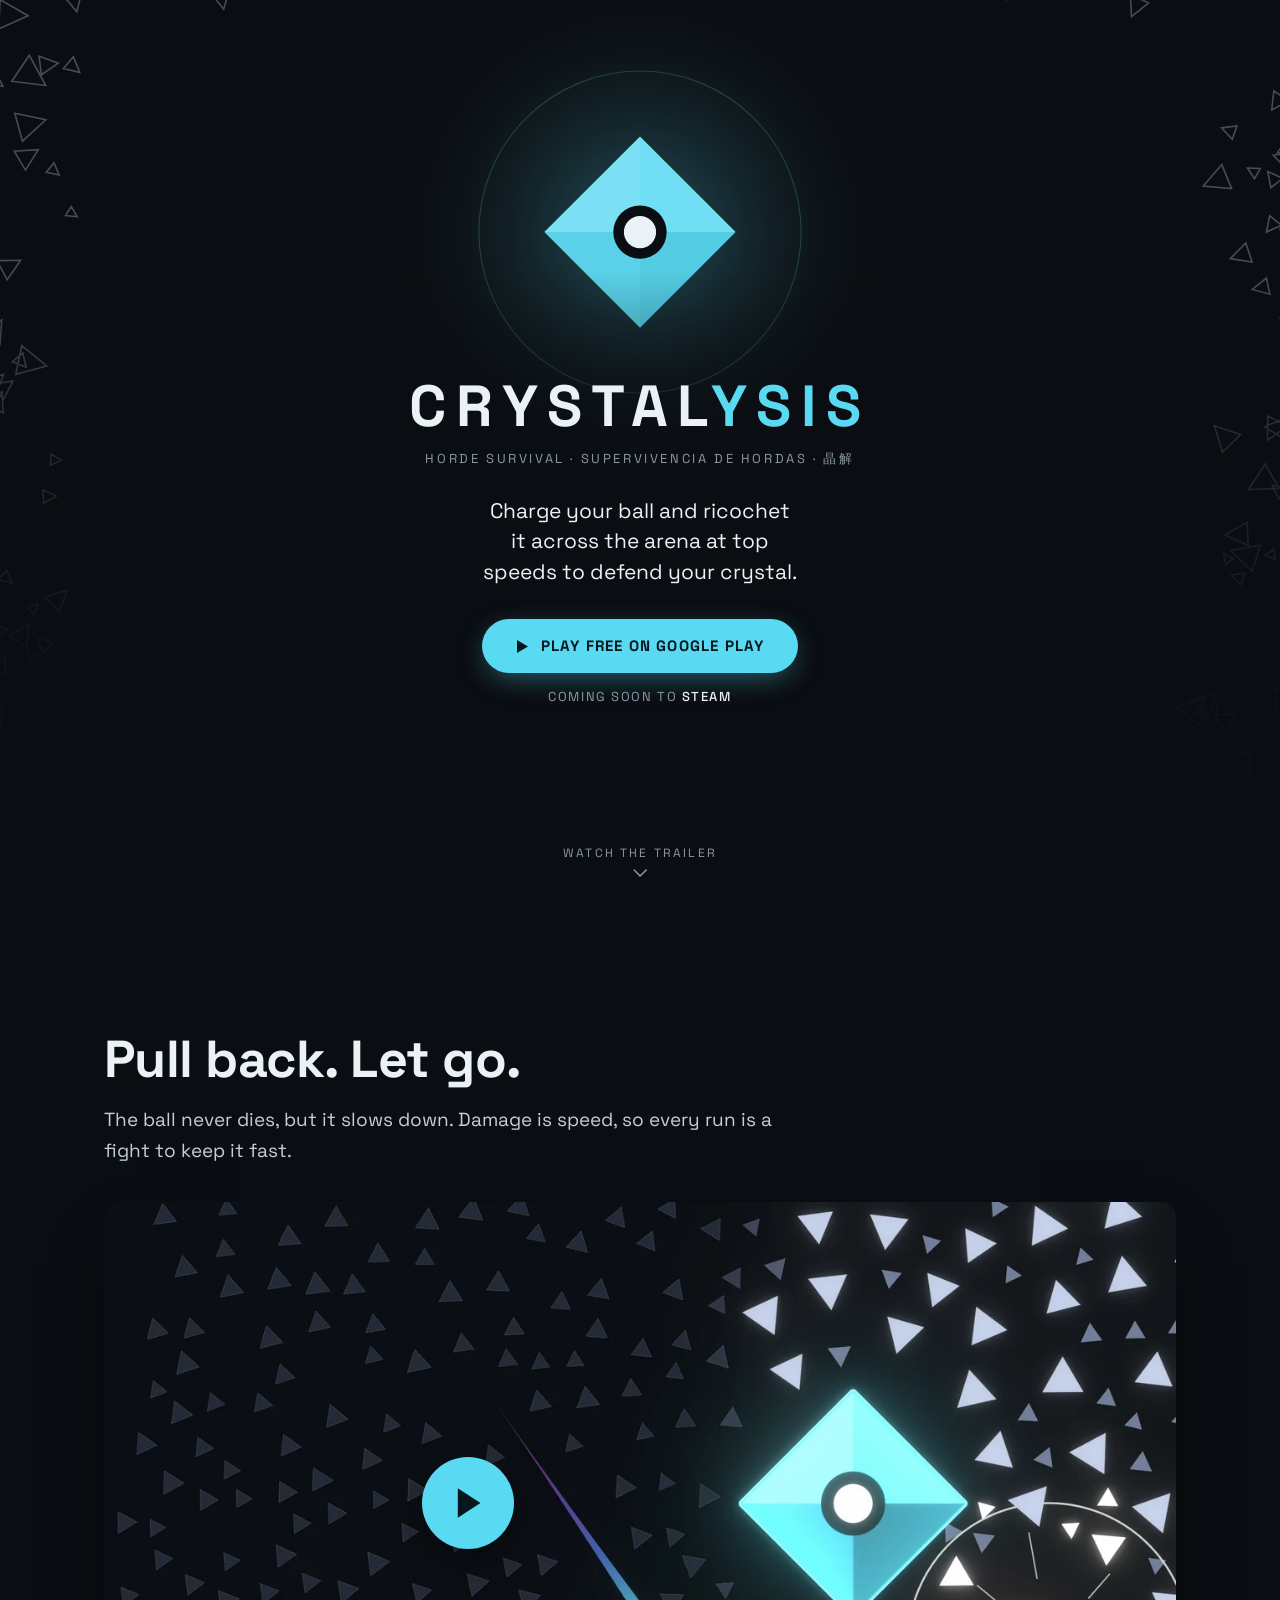
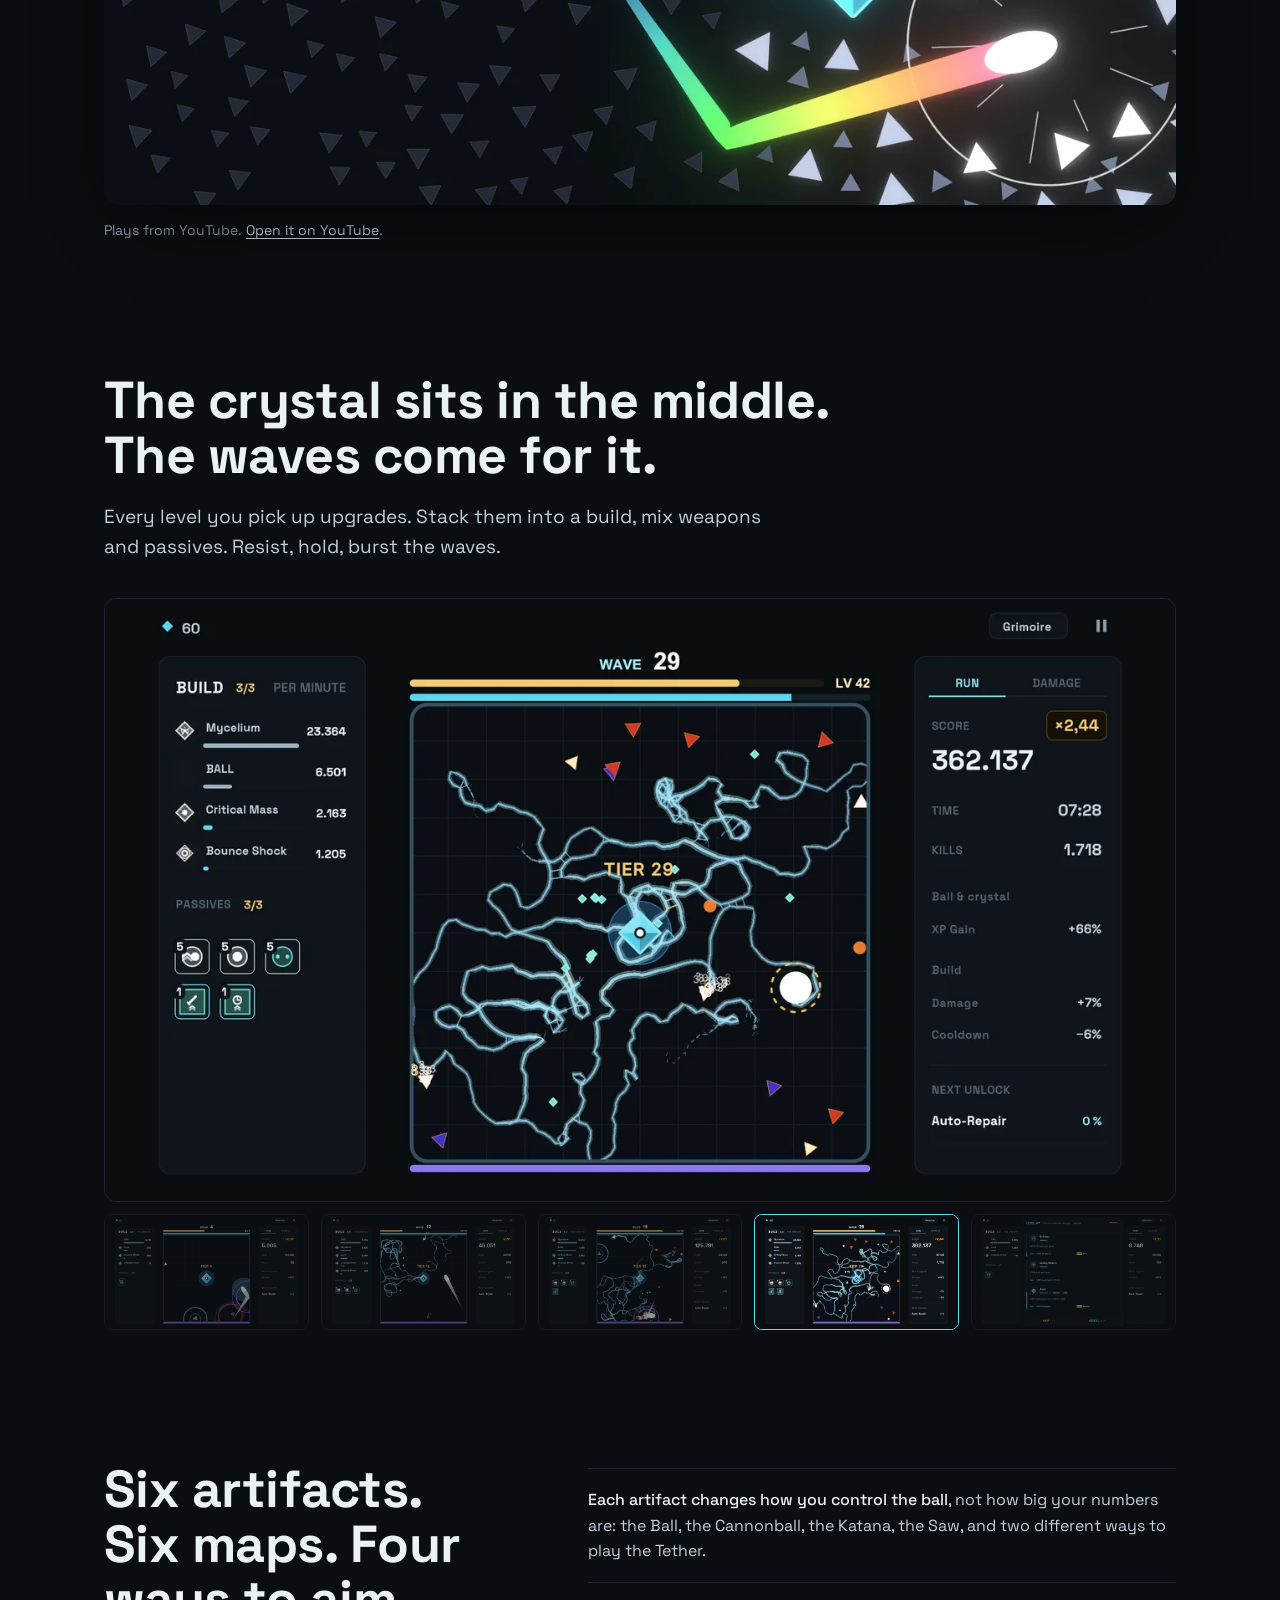
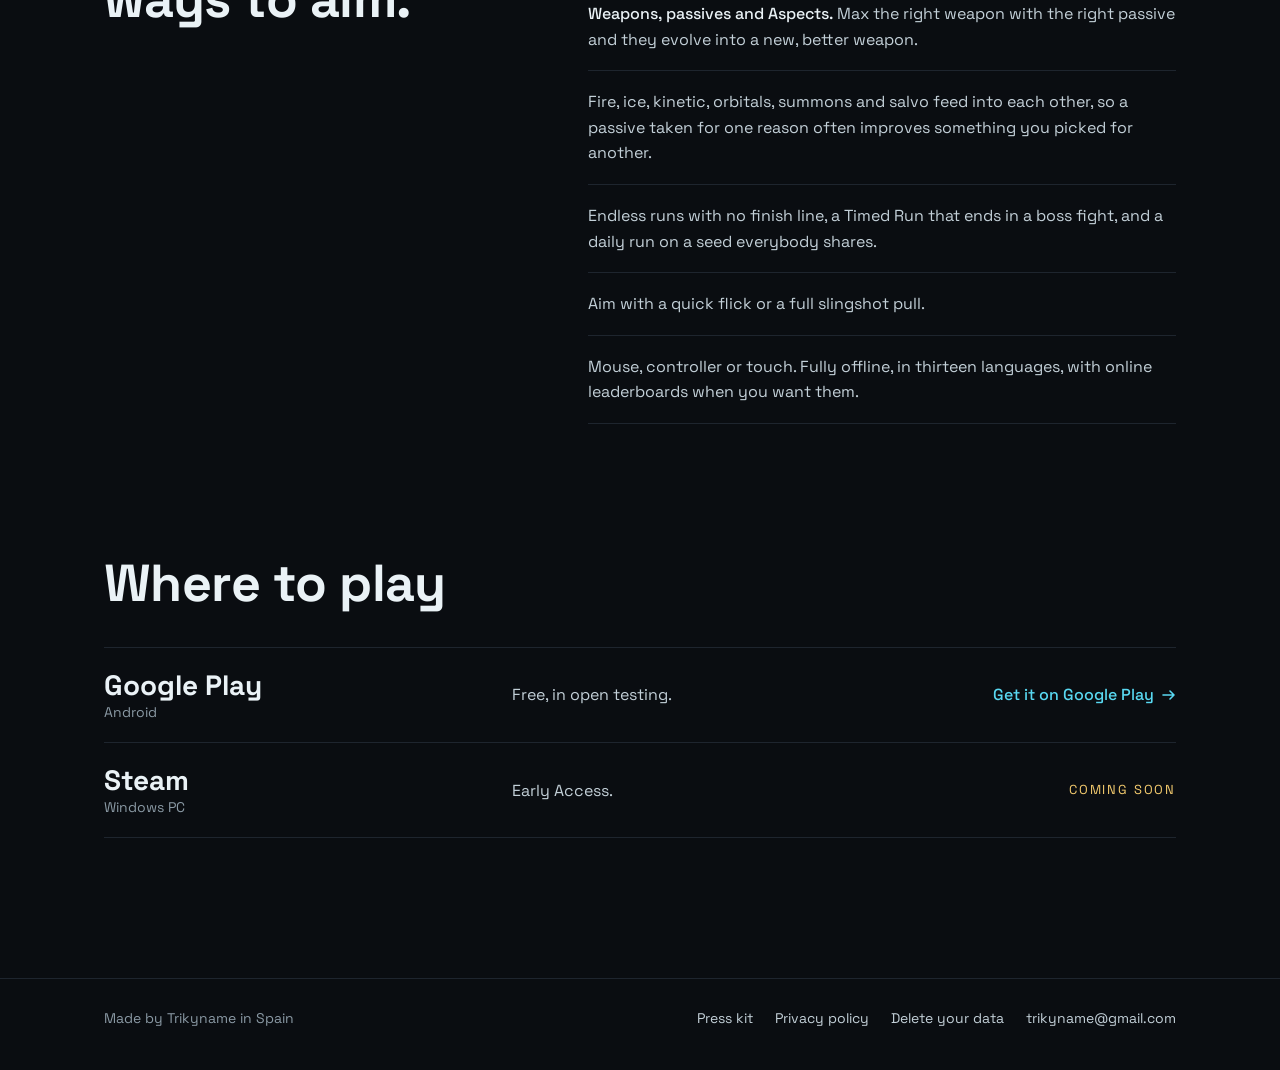
==== commit 99439cd8: "feat: landing y kit de prensa con todas las plataformas, tráiler nuevo y capturas de PC - Portada: a" ====
--- a/index.html
+++ b/index.html
@@ -3,104 +3,325 @@
 <head>
 <meta charset="utf-8">
 <meta name="viewport" content="width=device-width, initial-scale=1">
-<title>Crystalysis — an endless slingshot survival game</title>
-<meta name="description" content="Crystalysis: slingshot an immortal ball through endless geometric hordes to defend your crystal. Free on Google Play, in open testing. Coming to Steam.">
+<title>Crystalysis — a slingshot roguelite</title>
+<meta name="description" content="Crystalysis: charge your ball and ricochet it across the arena at top speeds to defend your crystal. Free on Google Play in open testing, coming soon to Steam in Early Access.">
 <meta property="og:title" content="Crystalysis">
-<meta property="og:description" content="Pull back, let go, and watch one ball tear a hole through the horde. A fast-paced slingshot roguelite about protecting your crystal from certain demise.">
-<meta property="og:image" content="press/crystalysis-keyart-1024x500.png">
+<meta property="og:description" content="Charge your ball and ricochet it across the arena at top speeds to defend your crystal. A fast-paced slingshot game with survivors-like builds and roguelite elements.">
+<meta property="og:image" content="https://trikyname.github.io/crystalysis-site/img/og-1232x706.jpg">
 <meta property="og:type" content="website">
+<meta name="twitter:card" content="summary_large_image">
+<link rel="icon" href="press/crystalysis-icon-512.png">
+<link rel="preload" href="fonts/SpaceGrotesk-Bold.ttf" as="font" type="font/ttf" crossorigin>
+<link rel="stylesheet" href="site.css">
 <style>
-  :root {
-    /* Tokens del juego (UI/Tokens.uss). La web no se inventa la marca. */
-    --arena:   #0A0D11;
-    --cian:    #59D9F2;
-    --ambar:   #F4CB6E;
-    --texto-1: #EAF2F6;
-    --texto-2: #C3D0D8;
-    --texto-3: #8A99A4;
-    color-scheme: dark;
-  }
   * { box-sizing: border-box; }
-  html, body { height: 100%; }
-  body { font-family: system-ui, -apple-system, "Segoe UI", sans-serif; margin: 0;
-         background: var(--arena); color: var(--texto-2);
-         display: flex; align-items: center; justify-content: center; text-align: center;
-         overflow-x: hidden; }
-
-  #arena { position: fixed; inset: 0; width: 100%; height: 100%; z-index: 0; display: block; }
-  /* Sin viñeta radial: en el menu del juego el campo de triangulos llega hasta el borde.
-     Solo se protege la franja de abajo, que es donde vive el texto. */
-  #veil { position: fixed; inset: 0; z-index: 1; pointer-events: none;
-          background: linear-gradient(to bottom, rgba(10,13,17,0) 30%, rgba(10,13,17,.55) 46%,
-                                                 rgba(10,13,17,.85) 66%); }
-
-  main { position: relative; z-index: 2; padding: 40px 24px; pointer-events: none; }
-  main a { pointer-events: auto; }
-
-  #gem { width: 208px; height: 208px; margin: -24px auto -30px; pointer-events: auto;
-         cursor: pointer; border-radius: 50%; }
-  #gem:focus-visible { outline: 2px solid var(--cian); outline-offset: 6px; }
-
-  /* El wordmark del menu: CRYSTAL en blanco, YSIS en cian, muy espaciado. */
-  h1 { font-size: clamp(31px, 8.4vw, 54px); font-weight: 800; letter-spacing: .17em;
-       margin: 0 0 10px; color: var(--texto-1); }
-  h1 span { color: var(--cian); }
-  p.tag { color: var(--texto-3); letter-spacing: .2em; font-size: 13px; text-transform: uppercase;
-          margin: 0 0 32px; }
-  p.desc { color: var(--texto-2); max-width: 470px; margin: 0 auto 34px; line-height: 1.65; }
-
-  /* El boton del menu es una pildora cian con texto oscuro y un ▶ delante. */
-  .cta { display: inline-flex; align-items: center; gap: 12px; background: var(--cian);
-         color: #06171D; font-weight: 800; letter-spacing: .1em; text-decoration: none;
-         border-radius: 999px; padding: 16px 38px; font-size: 15px;
-         box-shadow: 0 0 40px rgba(89,217,242,.22); transition: background .15s, transform .15s; }
-  .cta:hover { background: #7EE5FA; transform: translateY(-1px); }
-  .soon { display: block; color: var(--texto-3); font-size: 12px; letter-spacing: .14em;
-          text-transform: uppercase; margin-top: 16px; }
-  .soon b { color: var(--texto-2); font-weight: 600; }
-
-  .foot { color: #5C6678; font-size: 13px; margin-top: 42px; }
-  .foot a { color: var(--cian); text-decoration: none; }
-  .foot a:hover { text-decoration: underline; }
-
-  #hint { height: 16px; margin: -4px 0 16px; opacity: 0; transition: opacity .5s;
+  body { font-family: var(--fuente); margin: 0; background: var(--arena); color: var(--texto-2);
+         line-height: 1.6; overflow-x: hidden; }
+  img { display: block; max-width: 100%; height: auto; }
+
+  /* ── Primera pantalla: el menu del juego ──────────────────────────────────────────────── */
+  .stage { position: relative; min-height: 100svh; display: grid; place-items: center;
+           text-align: center; overflow: hidden; isolation: isolate; }
+  .stage canvas { position: absolute; inset: 0; width: 100%; height: 100%; display: block; z-index: -2; }
+  /* Sin viñeta radial: en el menu del juego el campo llega hasta el borde. Solo se protege la
+     franja de abajo, que es donde vive el texto. */
+  .stage .veil { position: absolute; inset: 0; z-index: -1; pointer-events: none;
+                 background: linear-gradient(to bottom, rgba(10,13,17,0) 30%, rgba(10,13,17,.55) 48%,
+                                                        rgba(10,13,17,.9) 72%, var(--arena) 100%); }
+  .stage .inner { padding: 48px 20px 88px; pointer-events: none; }
+  .stage .inner a, .stage .gem { pointer-events: auto; }
+
+  .gem { width: 208px; height: 208px; margin: -24px auto 6px; cursor: pointer; border-radius: 50%; }
+
+  .stage .wordmark { font-size: clamp(31px, 8.4vw, 58px); margin-bottom: 12px; }
+  .tag { color: var(--texto-3); letter-spacing: .2em; font-size: 13px; text-transform: uppercase;
+         margin: 0 auto 26px; max-width: 760px; text-wrap: balance; }
+  .line { color: var(--texto-1); max-width: 30ch; margin: 0 auto 32px; font-size: clamp(17px, 2.3vw, 21px);
+          line-height: 1.45; text-wrap: balance; }
+
+  .quick { display: flex; flex-direction: column; align-items: center; gap: 14px; }
+  .quick .soon { color: var(--texto-3); font-size: 13px; letter-spacing: .12em; text-transform: uppercase; }
+  .quick .soon b { color: var(--texto-1); font-weight: 500; }
+
+  #hint { height: 16px; margin: 0 0 18px; opacity: 0; transition: opacity .5s;
           color: var(--texto-3); font-size: 11px; letter-spacing: .18em; text-transform: uppercase; }
   #hint.on { opacity: .9; }
   #hint svg { vertical-align: -3px; margin-right: 7px; }
 
-  @media (prefers-reduced-motion: reduce) { .cta { transition: none; } }
+  .down { position: absolute; left: 50%; bottom: 22px; translate: -50% 0; color: var(--texto-3);
+          text-decoration: none; font-size: 12px; letter-spacing: .18em; text-transform: uppercase;
+          display: inline-flex; flex-direction: column; align-items: center; gap: 6px; }
+  .down:hover { color: var(--texto-1); }
+
+  /* ── El resto: un documento sobre la arena ───────────────────────────────────────────── */
+  .wrap { max-width: 1120px; margin: 0 auto; padding: 0 24px; }
+  section { padding: clamp(72px, 11vw, 132px) 0 0; }
+  h2 { font-family: var(--fuente); font-weight: 700; color: var(--texto-1); letter-spacing: -.01em;
+       font-size: clamp(30px, 4.6vw, 52px); line-height: 1.06; margin: 0 0 18px; text-wrap: balance; }
+  .lede { font-size: clamp(17px, 1.8vw, 19px); max-width: 58ch; margin: 0; color: var(--texto-2); }
+
+  /* Trailer: una portada con el arte de Steam; YouTube solo se carga al pulsar. */
+  .trailer { margin-top: 36px; position: relative; aspect-ratio: 16 / 9; border-radius: 14px;
+             overflow: hidden; background: #000; box-shadow: 0 30px 70px -30px rgba(0,0,0,.8); }
+  .trailer button { all: unset; cursor: pointer; position: absolute; inset: 0; display: block; }
+  .trailer img { width: 100%; height: 100%; object-fit: cover;
+                 transition: transform .6s cubic-bezier(.16,1,.3,1), filter .3s; }
+  /* A la izquierda del cristal: en el centro tapaba la estela de la bola. */
+  .trailer .play { position: absolute; left: 34%; top: 50%; translate: -50% -50%; width: 92px; height: 92px;
+                   border-radius: 50%; background: var(--cian); color: var(--sobre-cian);
+                   display: grid; place-items: center; box-shadow: 0 12px 40px -8px rgba(0,0,0,.6);
+                   transition: transform .25s cubic-bezier(.16,1,.3,1), background .15s; }
+  .trailer button:hover img { transform: scale(1.02); filter: brightness(.82); }
+  .trailer button:hover .play { transform: scale(1.08); background: var(--cian-hi); }
+  .trailer button:focus-visible { outline: 2px solid var(--cian); outline-offset: -4px; border-radius: 14px; }
+  .trailer iframe { position: absolute; inset: 0; width: 100%; height: 100%; border: 0; }
+  .note { color: var(--texto-3); font-size: 14px; margin: 14px 0 0; }
+  .note a { color: var(--texto-2); }
+
+  /* Capturas: una grande y la tira para cambiarla. */
+  .shots { margin-top: 36px; display: grid; gap: 12px; }
+  .shots .big { display: block; border-radius: 12px; overflow: hidden; border: 1px solid var(--linea);
+                background: var(--arena-2); }
+  .shots .big img { aspect-ratio: 16 / 9; width: 100%; object-fit: cover; }
+  .strip { display: grid; grid-template-columns: repeat(5, 1fr); gap: 12px; }
+  .strip button { all: unset; display: block; cursor: pointer; border-radius: 8px; overflow: hidden;
+                  border: 1px solid var(--linea); opacity: .55; transition: opacity .2s, border-color .2s; }
+  .strip button:hover { opacity: .85; }
+  .strip button[aria-pressed="true"] { opacity: 1; border-color: var(--cian); }
+  .strip button:focus-visible { outline: 2px solid var(--cian); outline-offset: 2px; }
+  .strip img { aspect-ratio: 16 / 9; width: 100%; object-fit: cover; }
+
+  /* Lo que trae: filas con regla fina, sin tarjetas, y de largo distinto a proposito. */
+  .facts { display: grid; grid-template-columns: minmax(0, 5fr) minmax(0, 7fr); gap: 24px 64px; align-items: start; }
+  .facts ul { list-style: none; margin: 6px 0 0; padding: 0; }
+  .facts li { padding: 18px 0; border-top: 1px solid var(--linea); color: var(--texto-2); max-width: 62ch; }
+  .facts li:last-child { border-bottom: 1px solid var(--linea); }
+  .facts li b { color: var(--texto-1); font-weight: 500; }
+
+  /* Tiendas. El estado de cada una es un atributo: live enlaza, soon lo anuncia, off no sale.
+     Cambiar una tienda de estado = cambiar su data-state (y su href). La portada lo lee de aqui. */
+  #stores { list-style: none; margin: 36px 0 0; padding: 0; border-bottom: 1px solid var(--linea); }
+  /* Columnas fijas: cada fila es su propia rejilla, y con una columna auto el texto del medio
+     empezaba en una x distinta en cada tienda. */
+  #stores li { display: grid; grid-template-columns: minmax(0, 1.2fr) minmax(0, 1fr) minmax(0, 1fr); gap: 8px 24px;
+               align-items: center; padding: 22px 0; border-top: 1px solid var(--linea); }
+  #stores li[data-state="off"] { display: none; }
+  #stores .name { font-size: clamp(22px, 2.6vw, 28px); font-weight: 700; color: var(--texto-1); line-height: 1.1; }
+  #stores .name small { display: block; font-size: 14px; font-weight: 400; color: var(--texto-3); margin-top: 4px; }
+  #stores .go { justify-self: end; }
+  #stores [data-state="soon"] .go { color: var(--ambar); font-size: 13px; letter-spacing: .14em;
+                                    text-transform: uppercase; }
+  #stores .go a { color: var(--cian); font-weight: 500; text-decoration: none; display: inline-flex;
+                  align-items: center; gap: 8px; }
+  #stores .go a:hover { color: var(--cian-hi); text-decoration: underline; }
+
+  footer { margin-top: clamp(80px, 12vw, 140px); padding: 28px 0 40px; border-top: 1px solid var(--linea);
+           color: var(--texto-3); font-size: 14px; }
+  footer .wrap { display: flex; flex-wrap: wrap; justify-content: space-between; gap: 12px 28px; }
+  footer nav { display: flex; flex-wrap: wrap; gap: 8px 22px; }
+  footer a { color: var(--texto-2); text-decoration: none; }
+  footer a:hover { color: var(--cian); text-decoration: underline; }
+
+  @media (max-width: 760px) {
+    .facts { grid-template-columns: 1fr; }
+    .strip { grid-template-columns: repeat(5, 30%); overflow-x: auto; scroll-snap-type: x mandatory; padding-bottom: 4px; }
+    .strip button { scroll-snap-align: start; }
+    #stores li { grid-template-columns: 1fr; }
+    #stores .go { justify-self: start; }
+    .trailer .play { width: 68px; height: 68px; }
+    .gem { width: 176px; height: 176px; }
+    .tag { font-size: 12px; letter-spacing: .14em; }
+  }
+  @media (prefers-reduced-motion: reduce) {
+    .trailer img, .trailer .play, #hint { transition: none; }
+    .trailer button:hover img, .trailer button:hover .play { transform: none; }
+  }
 </style>
 </head>
 <body>
 
-<canvas id="arena" aria-hidden="true"></canvas>
-<div id="veil"></div>
+<header class="stage">
+  <canvas id="arena" aria-hidden="true"></canvas>
+  <div class="veil"></div>
+  <div class="inner">
+    <div id="gem" class="gem" role="button" tabindex="0" aria-label="Break the crystal"></div>
+    <div id="hint">
+      <svg width="13" height="15" viewBox="0 0 13 15" aria-hidden="true">
+        <path d="M1 1 L1 11.4 L3.7 8.9 L5.6 13.4 L7.7 12.5 L5.9 8.2 L9.4 7.9 Z"
+              fill="currentColor" stroke="currentColor" stroke-width="1.1" stroke-linejoin="round"/>
+      </svg><span id="hint-text">click the crystal</span>
+    </div>
+
+    <h1 class="wordmark">CRYSTAL<span>YSIS</span></h1>
+    <p class="tag">Horde survival · Supervivencia de hordas · 晶解</p>
+    <p class="line">Charge your ball and ricochet it across the arena at top speeds to defend your crystal.</p>
+
+    <!-- Se rellena desde #stores al cargar; esto es lo que se ve sin JavaScript. -->
+    <div class="quick" id="quick">
+      <a class="cta" href="https://play.google.com/store/apps/details?id=com.Trikyname.Crystalysis">
+        <svg width="13" height="15" viewBox="0 0 13 15" aria-hidden="true"><path d="M1 1 L12 7.5 L1 14 Z" fill="currentColor"/></svg>
+        <span>Play free on Google Play</span></a>
+      <span class="soon">Coming soon to <b>Steam</b></span>
+    </div>
+  </div>
+  <a class="down" href="#trailer">Watch the trailer
+    <svg width="14" height="9" viewBox="0 0 14 9" aria-hidden="true"><path d="M1 1 L7 7 L13 1" fill="none" stroke="currentColor" stroke-width="1.6" stroke-linecap="round" stroke-linejoin="round"/></svg></a>
+</header>
 
 <main>
-  <div id="gem" role="button" tabindex="0" aria-label="Break the crystal"></div>
-  <div id="hint">
-    <svg width="13" height="15" viewBox="0 0 13 15" aria-hidden="true">
-      <path d="M1 1 L1 11.4 L3.7 8.9 L5.6 13.4 L7.7 12.5 L5.9 8.2 L9.4 7.9 Z"
-            fill="currentColor" stroke="currentColor" stroke-width="1.1" stroke-linejoin="round"/>
-    </svg><span id="hint-text">click the crystal</span>
-  </div>
-
-  <h1>CRYSTAL<span>YSIS</span></h1>
-  <p class="tag">Horde survival · Supervivencia de hordas · 晶解</p>
-  <p class="desc">Pull back, let go, and watch one ball tear a hole through the horde. Speed is
-  damage, so a run is a fight to keep it fast. Defend the crystal, or watch it hatch.</p>
-
-  <p><a class="cta" href="https://play.google.com/store/apps/details?id=com.Trikyname.Crystalysis">
-     <svg width="13" height="15" viewBox="0 0 13 15" aria-hidden="true"><path d="M1 1 L12 7.5 L1 14 Z" fill="currentColor"/></svg>
-     PLAY FREE ON GOOGLE PLAY</a>
-     <span class="soon">Coming soon to <b>Steam</b></span></p>
-
-  <p class="foot"><a href="press.html">Press kit</a> · <a href="privacy.html">Privacy Policy</a>
-     · Trikyname · <a href="mailto:trikyname@gmail.com">contact</a></p>
+
+<section id="trailer">
+  <div class="wrap">
+    <h2>Pull back. Let go.</h2>
+    <p class="lede">The ball never dies, but it slows down. Damage is speed, so every run is a fight
+    to keep it fast.</p>
+    <div class="trailer">
+      <button type="button" id="play-trailer" aria-label="Play the Crystalysis trailer">
+        <img src="img/trailer-poster.webp" width="1280" height="720" alt="" loading="lazy">
+        <span class="play" aria-hidden="true">
+          <svg width="30" height="34" viewBox="0 0 13 15"><path d="M2 1 L12 7.5 L2 14 Z" fill="currentColor"/></svg>
+        </span>
+      </button>
+    </div>
+    <p class="note">Plays from YouTube. <a href="https://youtu.be/qAkrmIxKML0">Open it on YouTube</a>.</p>
+  </div>
+</section>
+
+<section id="screens">
+  <div class="wrap">
+    <h2>The crystal sits in the middle. The waves come for it.</h2>
+    <p class="lede">Every level you pick up upgrades. Stack them into a build, mix weapons and
+    passives. Resist, hold, burst the waves.</p>
+    <div class="shots">
+      <a class="big" id="big" href="press/screenshots-pc/crystalysis-pc-04-full-screen.png">
+        <img id="big-img" src="img/crystalysis-pc-04-full-screen.webp" width="1280" height="720"
+             alt="Wave 29 on PC: the arena full of enemy trails, the build on the left and the score on the right" loading="lazy">
+      </a>
+      <div class="strip" role="group" aria-label="Screenshots">
+        <button type="button" data-shot="crystalysis-pc-01-early" aria-pressed="false"><img src="img/crystalysis-pc-01-early.webp" width="1280" height="720" alt="Wave 4, early in a run" loading="lazy"></button>
+        <button type="button" data-shot="crystalysis-pc-02-ball-in-flight" aria-pressed="false"><img src="img/crystalysis-pc-02-ball-in-flight.webp" width="1280" height="720" alt="Wave 12, the ball in flight" loading="lazy"></button>
+        <button type="button" data-shot="crystalysis-pc-03-mid-run" aria-pressed="false"><img src="img/crystalysis-pc-03-mid-run.webp" width="1280" height="720" alt="Wave 19, mid run" loading="lazy"></button>
+        <button type="button" data-shot="crystalysis-pc-04-full-screen" aria-pressed="true"><img src="img/crystalysis-pc-04-full-screen.webp" width="1280" height="720" alt="Wave 29 on PC: the arena full of enemy trails, the build on the left and the score on the right" loading="lazy"></button>
+        <button type="button" data-shot="crystalysis-pc-05-level-up" aria-pressed="false"><img src="img/crystalysis-pc-05-level-up.webp" width="1280" height="720" alt="Picking an upgrade on level up" loading="lazy"></button>
+      </div>
+    </div>
+  </div>
+</section>
+
+<section id="features">
+  <div class="wrap facts">
+    <h2>Six artifacts. Six maps. Four ways to aim.</h2>
+    <ul>
+      <li><b>Each artifact changes how you control the ball</b>, not how big your numbers are: the
+        Ball, the Cannonball, the Katana, the Saw, and two different ways to play the Tether.</li>
+      <li><b>Weapons, passives and Aspects.</b> Max the right weapon with the right passive and they
+        evolve into a new, better weapon.</li>
+      <li>Fire, ice, kinetic, orbitals, summons and salvo feed into each other, so a passive taken for
+        one reason often improves something you picked for another.</li>
+      <li>Endless runs with no finish line, a Timed Run that ends in a boss fight, and a daily run on a
+        seed everybody shares.</li>
+      <li>Aim with a quick flick or a full slingshot pull.</li>
+      <li>Mouse, controller or touch. Fully offline, in thirteen languages, with online leaderboards
+        when you want them.</li>
+    </ul>
+  </div>
+</section>
+
+<section id="play">
+  <div class="wrap">
+    <h2>Where to play</h2>
+    <ul id="stores">
+      <li data-state="live" data-short="Google Play">
+        <span class="name">Google Play<small>Android</small></span>
+        <span class="what">Free, in open testing.</span>
+        <span class="go"><a href="https://play.google.com/store/apps/details?id=com.Trikyname.Crystalysis">Get it on Google Play
+          <svg width="14" height="10" viewBox="0 0 14 10" aria-hidden="true"><path d="M1 5 H12 M8 1 L12 5 L8 9" fill="none" stroke="currentColor" stroke-width="1.6" stroke-linecap="round" stroke-linejoin="round"/></svg></a></span>
+      </li>
+      <!-- Cuando la ficha sea publica: data-state="live" y un enlace dentro de .go
+           (Wishlist on Steam → https://store.steampowered.com/app/5282020/). -->
+      <li data-state="soon" data-short="Steam">
+        <span class="name">Steam<small>Windows PC</small></span>
+        <span class="what">Early Access.</span>
+        <span class="go">Coming soon</span>
+      </li>
+      <!-- La demo de itch sale despues de que la ficha de Steam sea publica. Falta su URL. -->
+      <li data-state="off" data-short="itch.io">
+        <span class="name">itch.io<small>Browser and Windows</small></span>
+        <span class="what">Free demo.</span>
+        <span class="go"><a href="">Play the demo
+          <svg width="14" height="10" viewBox="0 0 14 10" aria-hidden="true"><path d="M1 5 H12 M8 1 L12 5 L8 9" fill="none" stroke="currentColor" stroke-width="1.6" stroke-linecap="round" stroke-linejoin="round"/></svg></a></span>
+      </li>
+      <!-- Cuando Apple la apruebe: data-state="live" y el enlace real de la App Store. -->
+      <li data-state="off" data-short="the App Store">
+        <span class="name">App Store<small>iPhone and iPad</small></span>
+        <span class="what">Free.</span>
+        <span class="go"><a href="">Download on the App Store
+          <svg width="14" height="10" viewBox="0 0 14 10" aria-hidden="true"><path d="M1 5 H12 M8 1 L12 5 L8 9" fill="none" stroke="currentColor" stroke-width="1.6" stroke-linecap="round" stroke-linejoin="round"/></svg></a></span>
+      </li>
+    </ul>
+  </div>
+</section>
+
 </main>
+
+<footer>
+  <div class="wrap">
+    <span>Made by Trikyname in Spain</span>
+    <nav aria-label="Site">
+      <a href="press.html">Press kit</a>
+      <a href="privacy.html">Privacy policy</a>
+      <a href="delete-data.html">Delete your data</a>
+      <a href="mailto:trikyname@gmail.com">trikyname@gmail.com</a>
+    </nav>
+  </div>
+</footer>
 
 <script src="arena.js"></script>
 <script>
+  // La portada lee las tiendas de #stores: la primera "live" es el boton, el resto se nombra debajo.
+  (function () {
+    var rows = document.querySelectorAll('#stores li');
+    var live = [], soon = [];
+    for (var i = 0; i < rows.length; i++) {
+      var s = rows[i].getAttribute('data-state');
+      if (s === 'live') live.push(rows[i].getAttribute('data-short'));
+      else if (s === 'soon') soon.push(rows[i].getAttribute('data-short'));
+    }
+    var first = document.querySelector('#stores li[data-state="live"] .go a');
+    if (!first) return;
+    var quick = document.getElementById('quick');
+    quick.querySelector('.cta').href = first.href;
+    if (live[0] !== 'Google Play') quick.querySelector('.cta span').textContent = first.textContent.trim();
+    var parts = [];
+    if (live.length > 1) parts.push('Also on <b>' + live.slice(1).join('</b>, <b>') + '</b>');
+    if (soon.length) parts.push('Coming soon to <b>' + soon.join('</b> and <b>') + '</b>');
+    var line = quick.querySelector('.soon');
+    if (parts.length) line.innerHTML = parts.join(' · '); else line.remove();
+  })();
+
+  // Capturas: la tira cambia la grande y su enlace al PNG completo.
+  (function () {
+    var big = document.getElementById('big'), img = document.getElementById('big-img');
+    var btns = document.querySelectorAll('.strip button');
+    for (var i = 0; i < btns.length; i++) btns[i].addEventListener('click', function () {
+      var id = this.getAttribute('data-shot');
+      img.src = 'img/' + id + '.webp';
+      img.alt = this.querySelector('img').alt;
+      big.href = 'press/screenshots-pc/' + id + '.png';
+      for (var j = 0; j < btns.length; j++) btns[j].setAttribute('aria-pressed', String(btns[j] === this));
+    });
+  })();
+
+  // Trailer: YouTube (sin cookies) solo cuando se pide.
+  document.getElementById('play-trailer').addEventListener('click', function () {
+    var f = document.createElement('iframe');
+    f.src = 'https://www.youtube-nocookie.com/embed/qAkrmIxKML0?autoplay=1&rel=0';
+    f.title = 'Crystalysis trailer';
+    f.allow = 'autoplay; encrypted-media; picture-in-picture; fullscreen';
+    f.allowFullscreen = true;
+    this.parentNode.replaceChild(f, this);
+  });
+
   var hint = document.getElementById('hint');
   if (matchMedia('(pointer: coarse)').matches) {
     document.getElementById('hint-text').textContent = 'tap the crystal';
--- a/site.css
+++ b/site.css
@@ -0,0 +1,50 @@
+/* site.css — lo que comparten la landing y el press kit: la fuente del juego, sus tokens y las
+   superficies del navegador (seleccion, foco, scroll), que tambien son marca. */
+
+@font-face { font-family: "Space Grotesk"; src: url("fonts/SpaceGrotesk-Regular.ttf") format("truetype");
+             font-weight: 400; font-display: swap; }
+@font-face { font-family: "Space Grotesk"; src: url("fonts/SpaceGrotesk-Medium.ttf") format("truetype");
+             font-weight: 500; font-display: swap; }
+@font-face { font-family: "Space Grotesk"; src: url("fonts/SpaceGrotesk-Bold.ttf") format("truetype");
+             font-weight: 700; font-display: swap; }
+
+:root {
+  /* Tokens del juego (UI/Tokens.uss). La web no se inventa la marca. */
+  --arena:   #0A0D11;
+  --arena-2: #10151B;
+  --linea:   #1E252E;
+  --cian:    #59D9F2;
+  --cian-hi: #7EE5FA;
+  --ambar:   #F4CB6E;
+  --texto-1: #EAF2F6;
+  --texto-2: #C3D0D8;
+  --texto-3: #8A99A4;
+  --sobre-cian: #06171D;
+  --fuente: "Space Grotesk", system-ui, -apple-system, "Segoe UI", sans-serif;
+  color-scheme: dark;
+  accent-color: var(--cian);
+}
+
+::selection { background: var(--cian); color: var(--sobre-cian); }
+html { scrollbar-color: #2A333D var(--arena); }
+:focus-visible { outline: 2px solid var(--cian); outline-offset: 4px; border-radius: 4px; }
+a { text-underline-offset: .22em; text-decoration-thickness: 1px; }
+
+/* El wordmark del menu: CRYSTAL en blanco, YSIS en cian, muy espaciado. */
+.wordmark { font-family: var(--fuente); font-weight: 700; letter-spacing: .17em; color: var(--texto-1);
+            margin: 0; line-height: 1.05; }
+.wordmark span { color: var(--cian); }
+
+/* El boton del menu: pildora cian con texto oscuro y un triangulo delante. */
+.cta { display: inline-flex; align-items: center; gap: 12px; background: var(--cian);
+       color: var(--sobre-cian); font-weight: 700; letter-spacing: .08em; text-decoration: none;
+       border-radius: 999px; padding: 15px 34px; font-size: 15px; text-transform: uppercase;
+       box-shadow: 0 8px 30px -6px rgba(89,217,242,.45);
+       transition: background .15s, transform .2s cubic-bezier(.16,1,.3,1), box-shadow .2s; }
+.cta:hover { background: var(--cian-hi); transform: translateY(-2px);
+             box-shadow: 0 14px 36px -8px rgba(89,217,242,.55); }
+.cta svg { flex: none; }
+
+@media (prefers-reduced-motion: reduce) {
+  .cta, .cta:hover { transition: none; transform: none; }
+}
